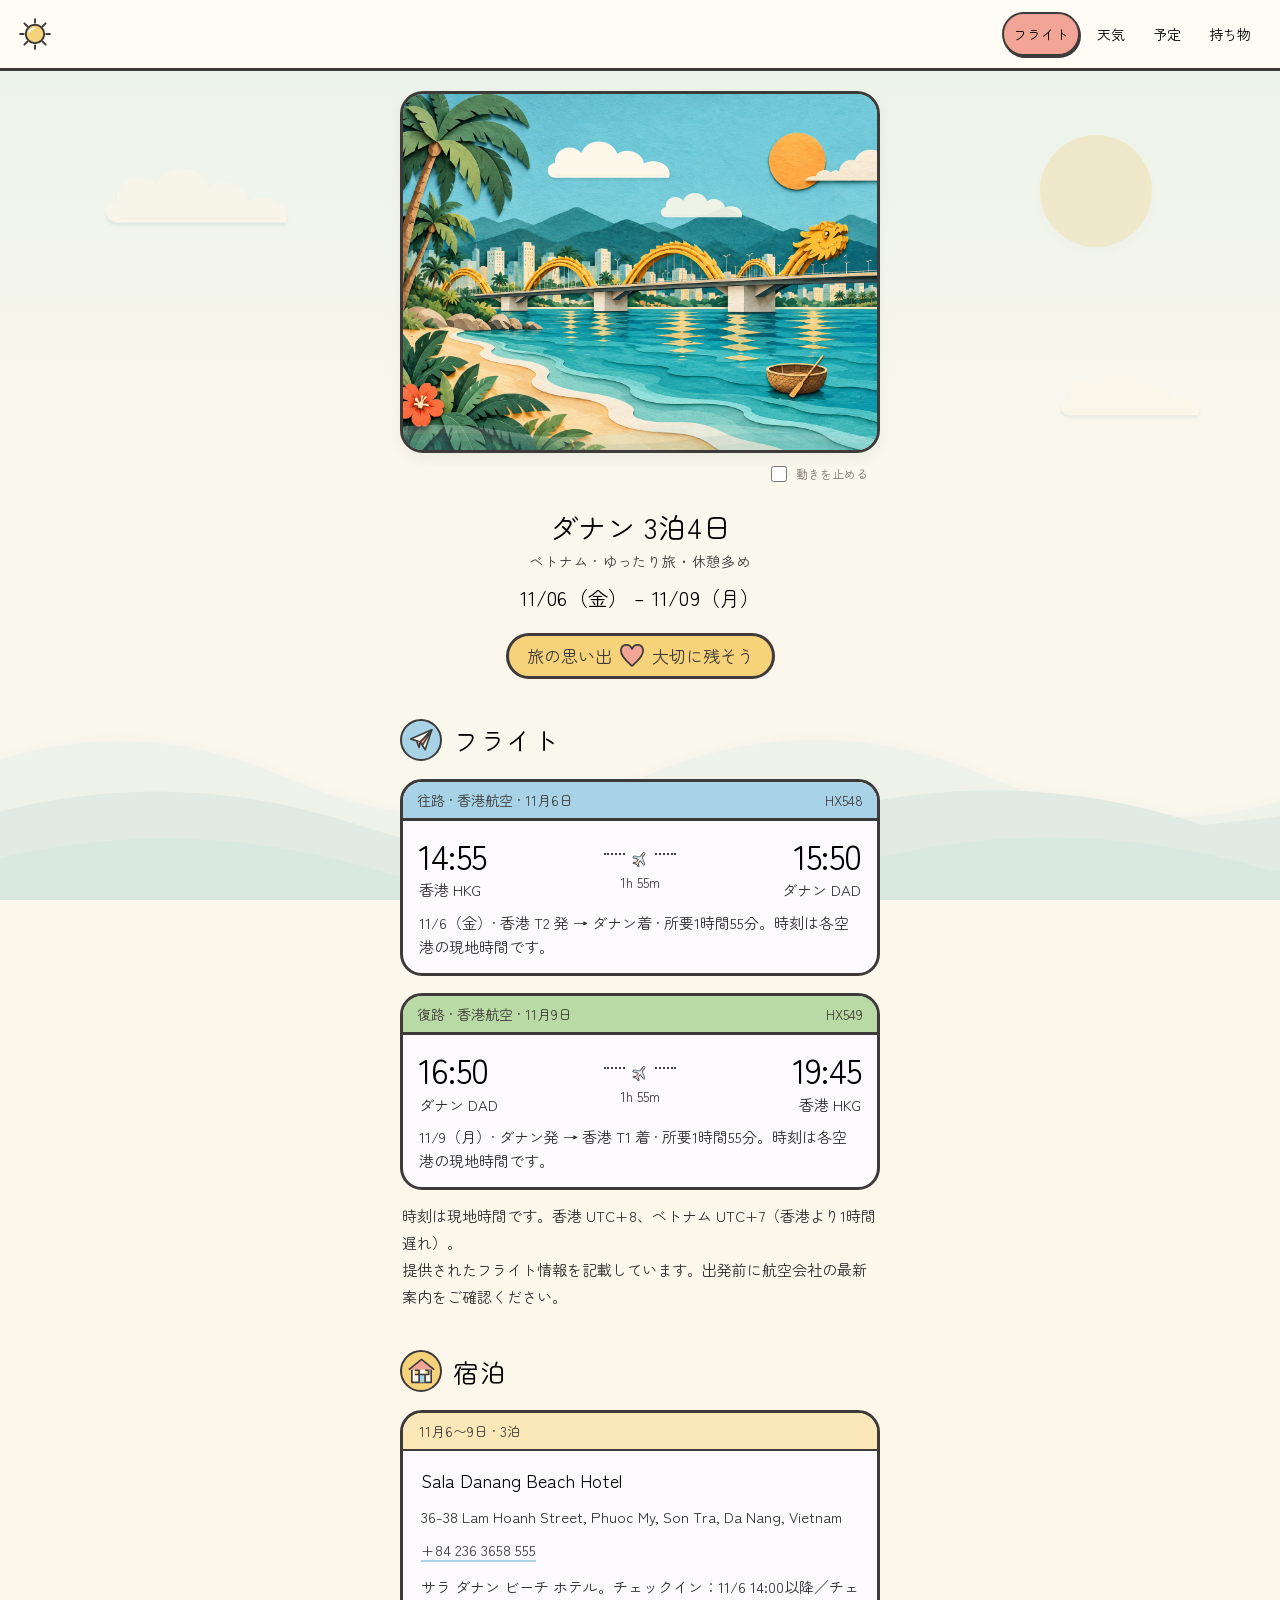
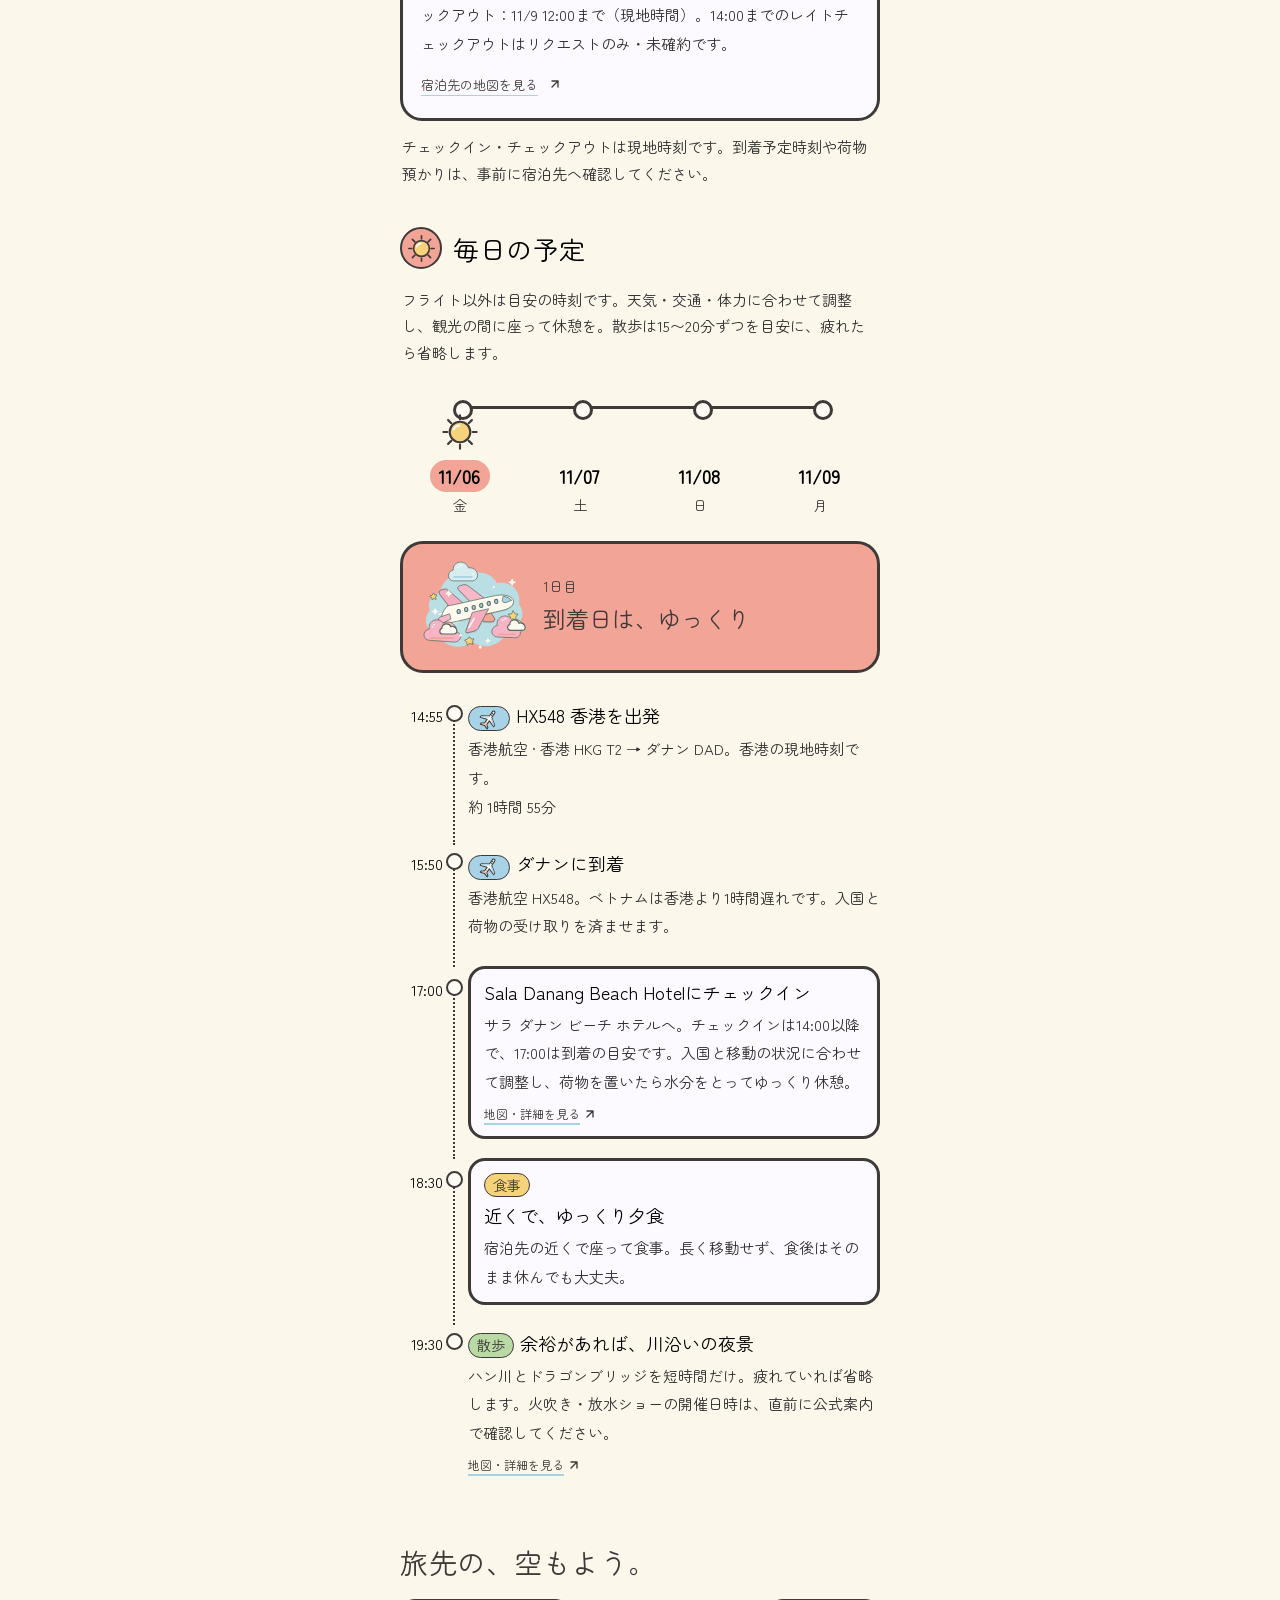
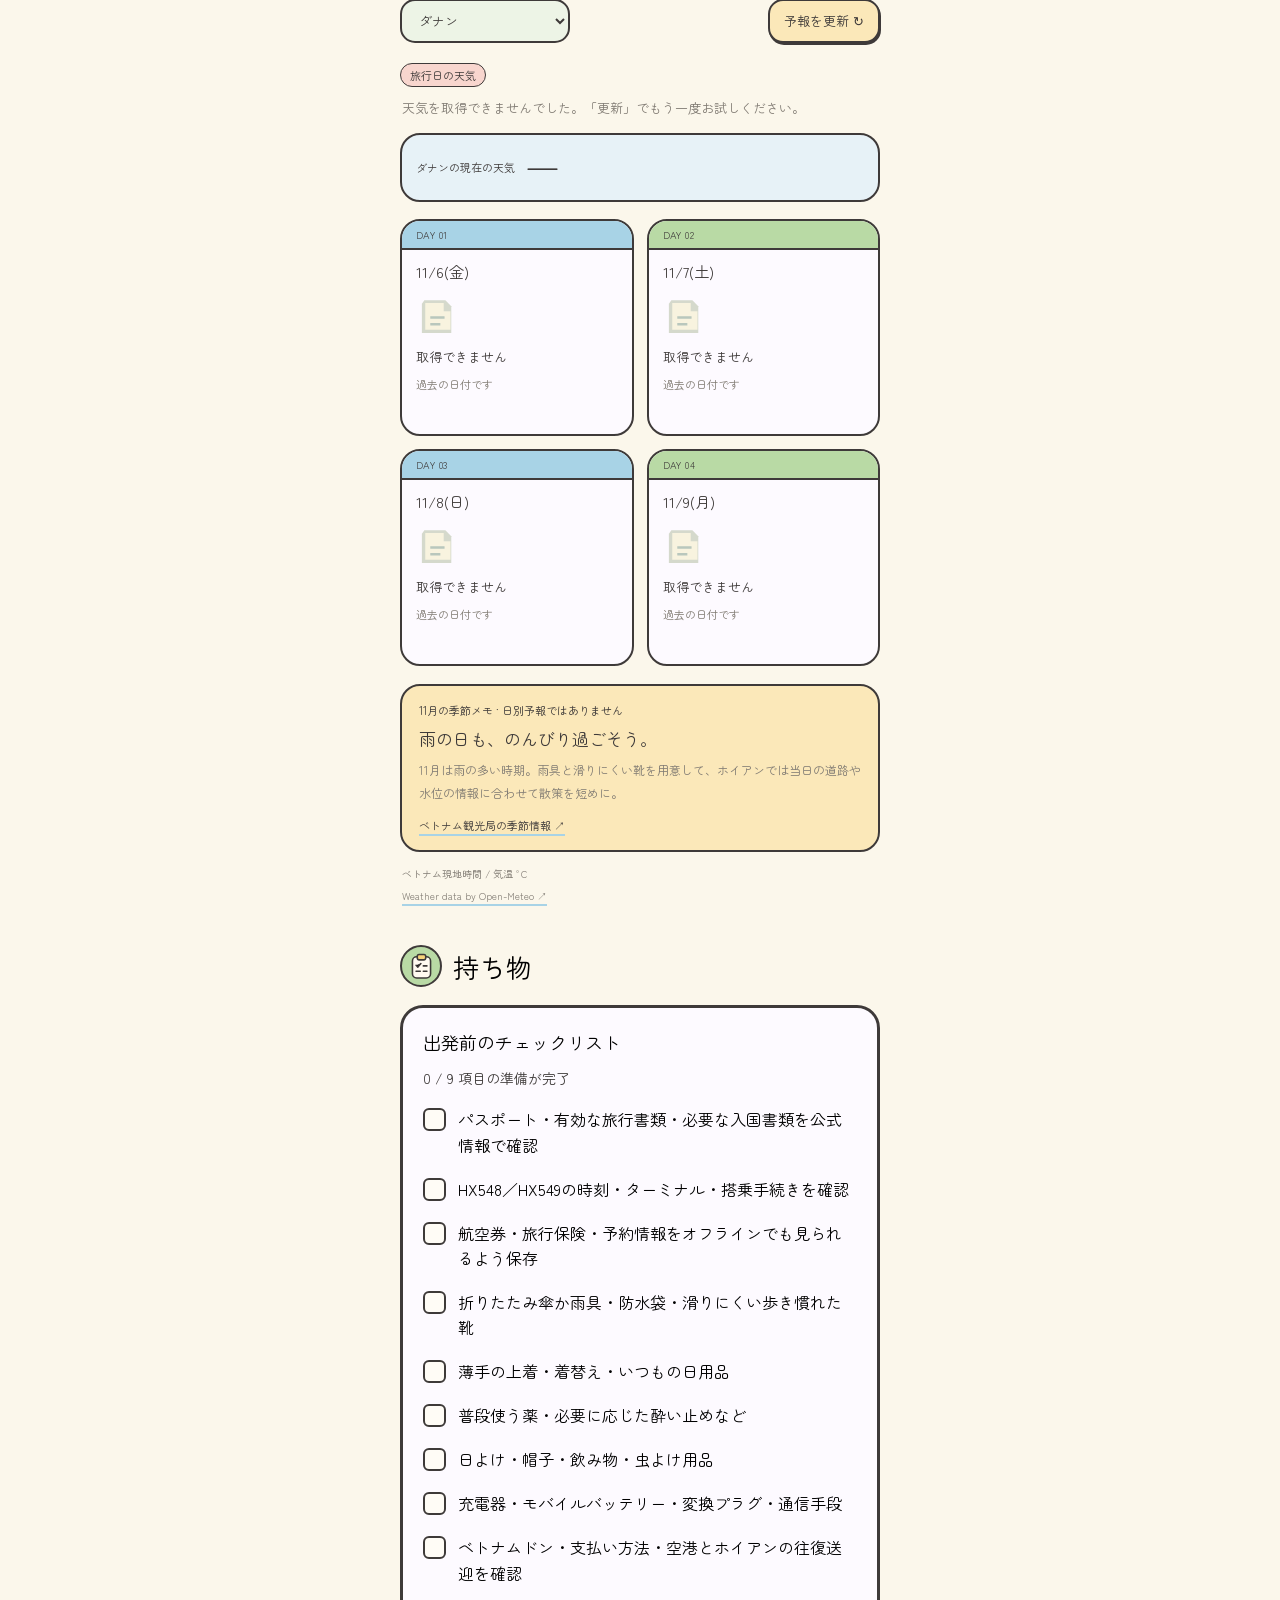
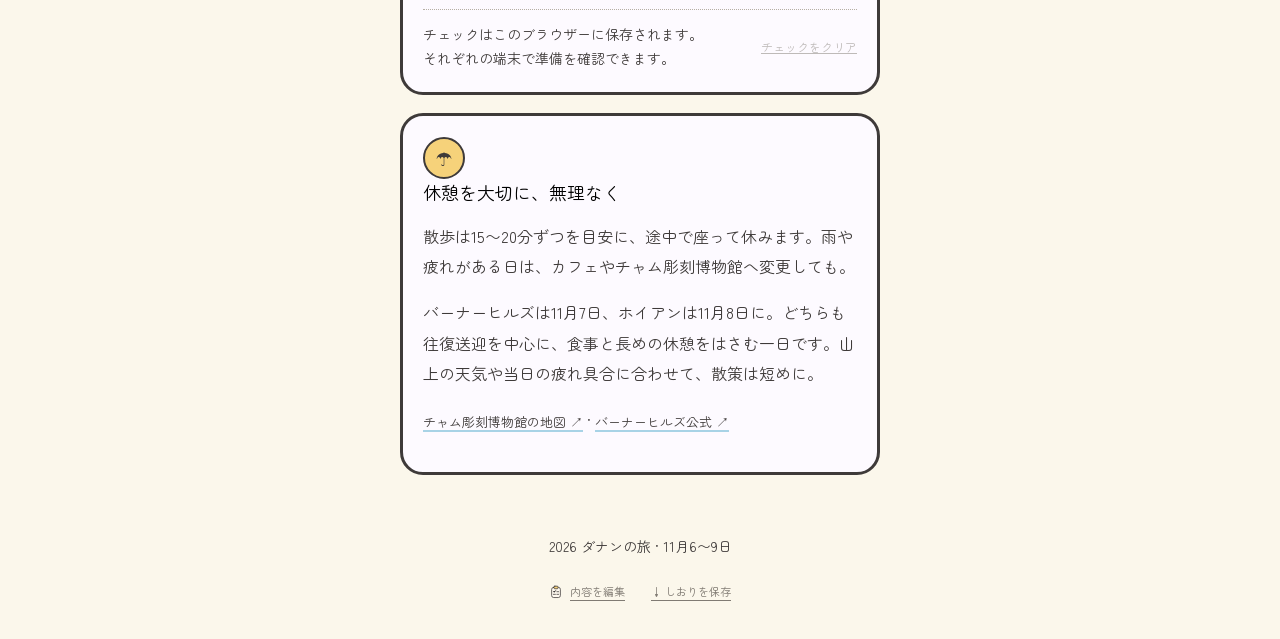
==== index.html @ ddfcc01a "Add confirmed Sala Danang hotel and check-in details" ====
<!doctype html>
<html lang="ja"><head>
  <meta charset="utf-8">
  <meta name="viewport" content="width=device-width,initial-scale=1">
  <meta name="theme-color" content="#fffcf6">
  <meta name="description" content="2026年11月6〜9日、ダナン3泊4日のゆったり旅。HX548／HX549、休憩多めのダナン観光と一日かけて楽しむホイアン。編集・保存できる日本語の旅のしおりです。">
  <title>ダナン 3泊4日｜旅のしおり</title>
  <style id="site-style">
    :root{--font-ui:"Zen Maru Gothic","Hiragino Maru Gothic ProN","Yu Gothic","Meiryo",sans-serif;--paper:#fffcf6;--ink:#3e3a39;--muted:#807b73;--coral:#F2A497;--yellow:#F6D27A;--blue:#A8D3E6;--green:#B9DAA5;--card:#fdfaff;--line:3px solid var(--ink);--radius:22px;font-family:var(--font-ui);color:var(--ink);background:var(--paper);font-size:16px;font-synthesis:none}
    *{box-sizing:border-box}html{scroll-behavior:smooth;scroll-padding-top:var(--nav-offset,87px)}body{margin:0;background:var(--paper)}button,input,textarea,select{font:inherit;color:inherit}button{cursor:pointer;min-height:44px}button:disabled{cursor:default;opacity:.5}button,a,input,textarea,select{-webkit-tap-highlight-color:transparent}button:focus-visible,a:focus-visible,input:focus-visible,textarea:focus-visible,select:focus-visible{outline:3px solid #397e97;outline-offset:4px}a{color:inherit;text-underline-offset:4px;text-decoration-color:var(--blue);text-decoration-thickness:2px}a:hover{text-decoration-color:var(--coral)}.hidden{display:none!important}.skip{position:fixed;top:-90px;left:12px;z-index:40;background:var(--yellow);padding:12px}.skip:focus{top:10px}
    .wrap{width:min(480px,calc(100% - 36px));margin-inline:auto}main{padding-bottom:0}.topbar{position:sticky;top:0;z-index:8;background:var(--paper);border-bottom:var(--line)}.nav-inner{width:calc(100% - 36px);display:flex;align-items:center;gap:12px;min-height:68px}.brand{font-size:0;display:flex;text-decoration:none;flex:0 0 32px}.brand svg{width:29px;height:35px}.nav-links{display:flex;justify-content:flex-end;gap:6px;flex:0 0 auto;margin-left:auto}.nav-links a{font-size:14px;white-space:nowrap;min-height:44px;min-width:48px;display:grid;place-items:center;padding:6px 11px;border:2px solid transparent;border-radius:24px;text-decoration:none}.nav-links a[aria-current="location"]{background:var(--coral);border-color:var(--ink);box-shadow:1px 2px 0 var(--ink)}.edit-nav{display:none}.sample-strip,.section-kicker,.trip-note,.hero-sub,.margin-note,.reminder-card{display:none}.storage-warning{font-size:12px;line-height:1.6;color:#9a503b}
    .hero{padding-top:20px;text-align:center}.hero-art{border:var(--line);border-radius:23px;overflow:hidden;line-height:0;background:var(--paper)}.hero-art svg{display:block;width:100%;height:auto}.hero-top{margin:0;display:flex;flex-direction:column;align-items:center}.hero-copy{display:flex;flex-direction:column;align-items:center;width:100%}.hero h1{font-size:clamp(25px,7.5vw,34px);line-height:1.5;font-weight:400;letter-spacing:1px;margin:13px 0 1px;order:0}.eyebrow{font-size:11px;letter-spacing:.8px;line-height:1.7;margin:0 0 7px;order:1}.hero-foot{margin:0;border:0;padding:0;order:2}.date-label{font-size:18px;line-height:1.7;letter-spacing:.2px}.date-label .pill{display:none}.countdown{display:flex;align-items:center;justify-content:center;flex-wrap:wrap;gap:4px 6px;min-height:0;width:fit-content;min-width:0;max-width:100%;margin:18px 0 0;padding:6px 18px;border:var(--line);border-radius:999px;background:var(--yellow);box-shadow:none;transform:none}.countdown span{font-size:20px;line-height:1.5}.countdown strong{font-size:32px;line-height:1.2;font-weight:400}.sun-doodle{transform-box:fill-box;transform-origin:center;animation:sunshine 6s ease-in-out infinite}.cloud-doodle{animation:cloud-drift 7s ease-in-out infinite}.cloud-doodle.second{animation-delay:-3s}
    .section{padding-top:40px;scroll-margin-top:0}.section-head{display:flex;align-items:center;gap:10px;margin-bottom:18px}.section-head h2{font-size:28px;font-weight:400;letter-spacing:.5px;display:flex;align-items:center;gap:11px;line-height:1.5;margin:0}.section-icon{width:42px;height:42px;flex-shrink:0;display:grid;place-items:center;background:var(--blue);border:2.5px solid var(--ink);border-radius:50%}.section-icon svg{width:29px;height:29px}.doodle-icon{width:26px;height:26px;display:block;color:var(--ink)}.flights{display:grid;grid-template-columns:1fr;gap:17px}.flight{border:var(--line);border-radius:22px;overflow:hidden;background:var(--card)}.flight-head{display:flex;justify-content:space-between;gap:12px;padding:9px 14px;background:var(--blue);border-bottom:var(--line);font-size:13px;line-height:1.3}.flight:nth-child(2) .flight-head{background:var(--green)}.flight-route{display:grid;grid-template-columns:1fr 72px 1fr;align-items:center;gap:8px;padding:15px 16px 9px}.flight-route>div:last-child{text-align:right}.flight-time{font-size:35px;font-weight:400;line-height:1.1;letter-spacing:-.8px;margin-bottom:5px}.airport{font-size:13px;line-height:1.5}.flight-path{position:relative;text-align:center;align-self:start;margin-top:8px}.flight-path:before{content:"";display:block;position:absolute;top:9px;left:0;width:100%;border-top:2px dotted var(--ink)}.flight-path span{position:relative;display:inline-block;background:var(--card);padding-inline:5px;font-family:var(--font-ui);font-size:16px;line-height:18px}.flight-duration{font-size:10px;color:var(--muted);display:block;margin-top:4px}.flight-note{font-size:12px;line-height:1.6;color:var(--muted);margin:0;padding:0 16px 14px}.transport-note{font-size:11px;color:var(--muted);line-height:1.8;margin:12px 2px 0}
    .hotel-grid{display:grid;grid-template-columns:1fr;gap:18px}.hotel-card{border:var(--line);border-radius:22px;overflow:hidden;background:var(--card)}.hotel-head{padding:8px 16px;background:#fbe8b9;border-bottom:2px solid var(--ink);font-size:13px}.hotel-card:nth-child(2) .hotel-head{background:#f8d6ce}.hotel-head span:last-child{display:none}.hotel-body{padding:16px 18px 18px}.hotel-body h3{font-size:20px;font-weight:400;line-height:1.5;margin:0 0 9px}.hotel-address{font-size:13px;line-height:1.8;margin:0 0 4px}.hotel-phone{font-size:13px;line-height:1.8}.hotel-route{font-size:12px;line-height:1.6;color:var(--muted);margin:10px 0}.hotel-body .button{background:transparent;border:0;box-shadow:none;padding:0;min-height:32px;text-decoration:underline;text-underline-offset:5px;text-decoration-color:var(--blue);font-size:13px;justify-content:start}
    .venue-card{border:var(--line);border-radius:22px;background:#edf4e6;padding:17px 19px;display:block;margin-bottom:18px}.pill{display:inline-block;font-size:12px;line-height:1.5}.venue-card .pill{color:#5c6f4c}.venue-card h3{font-weight:400;font-size:23px;line-height:1.4;margin:6px 0}.venue-card p{font-size:13px;line-height:1.7;margin:0 0 5px}.venue-card small{font-size:11px;line-height:1.7;color:var(--muted)}.venue-card .button{display:inline-block;background:none;border:0;box-shadow:none;padding:0;min-height:32px;font-size:13px;line-height:2;margin-top:6px;text-decoration:underline;text-decoration-color:var(--blue)}
    .days{display:flex;gap:0;padding:15px 0 19px;overflow-x:auto;scrollbar-width:thin;margin-bottom:2px}.day-tab{position:relative;isolation:isolate;min-width:72px;flex:1;background:none;border:0;padding:60px 3px 4px;text-align:center;white-space:nowrap}.day-tab:before{content:"";position:absolute;left:0;top:9px;width:100%;border-top:3px solid var(--ink);z-index:-1}.day-tab:first-child:before{left:50%;width:50%}.day-tab:last-child:before{width:50%}.day-tab:after{content:"";position:absolute;left:calc(50% - 7px);top:3px;width:14px;height:14px;background:var(--paper);border:3px solid var(--ink);border-radius:50%}.day-tab strong{font-size:15px;font-weight:400;padding:3px 9px;border-radius:20px;display:inline-block}.day-tab small{display:block;color:var(--muted);font-size:12px;margin-top:3px}.day-tab[aria-selected="true"] strong{background:var(--coral)}.day-tab[aria-selected="true"]:after{background:var(--paper)}.day-mascot{position:absolute;top:17px;left:calc(50% - 19px);width:38px;height:38px;display:none;z-index:1;transform-origin:50% 0}.day-mascot .doodle-icon{width:100%;height:100%}.day-tab[aria-selected="true"] .day-mascot{display:block;animation:little-sway 3.5s ease-in-out infinite}.day-layout{display:block}.day-summary{display:flex;align-items:center;gap:13px;padding:16px 17px;border:var(--line);border-radius:23px;margin-bottom:23px}.summary-icon{flex-shrink:0;width:58px;height:58px;border:2.5px solid var(--ink);border-radius:15px;display:grid;place-items:center;background:var(--card)}.summary-icon .doodle-icon{width:39px;height:39px}.day-summary small{font-size:12px;color:var(--muted)}.day-summary h3{font-size:18px;font-weight:400;line-height:1.5;margin:3px 0}.day-summary p{font-size:12px;line-height:1.6;margin:0;color:#736d62}.timeline{list-style:none;margin:0;padding:0}.stop{display:grid;grid-template-columns:43px 1fr;gap:15px;position:relative;padding-bottom:19px}.stop:before{content:"";position:absolute;left:53px;top:17px;bottom:-1px;border-left:2.5px dotted var(--ink)}.stop:last-child:before{display:none}.stop time{font-size:12px;text-align:right;padding-top:13px;line-height:1.4}.stop-body{position:relative;margin-left:10px}.stop-body:before{content:"";position:absolute;width:13px;height:13px;left:-22px;top:13px;background:var(--paper);border:2.5px solid var(--ink);border-radius:50%}.stop-card{padding:11px 13px;background:var(--card);border:var(--line);border-radius:17px}.stop-card h4{font-size:16px;font-weight:400;line-height:1.5;margin:6px 0 0}.stop-card p{font-size:12px;line-height:1.7;color:var(--muted);margin:6px 0 0}.stop-card a{font-size:12px;line-height:1.8;display:inline-block;margin-top:7px}.tag-label{font-size:11px;line-height:1.3;border:1.5px solid var(--ink);border-radius:20px;padding:2px 8px;background:var(--green);display:inline-block}.tag-label.train{background:var(--blue)}.tag-label.food{background:var(--yellow)}.tag-label.plan{background:var(--coral)}.stop.transport .stop-card{border:0;padding:6px 0;background:transparent}.stop.transport .stop-card h4{font-size:15px;margin-left:6px;display:inline;line-height:1.9}.stop.transport .stop-card p{margin-top:4px}.stop.transport time{padding-top:9px}.stop.transport .stop-body:before{top:9px}
    .prepare-grid{display:block}.paper-card{border:var(--line);border-radius:23px;background:var(--card);padding:21px 20px;box-shadow:none}.paper-card h3{font-size:18px;font-weight:400;margin:0 0 13px}.check-progress{font-size:12px;color:var(--muted);margin:0 0 10px}.checklist{padding:0;margin:0;list-style:none}.check-label{display:flex;align-items:start;gap:12px;font-size:15px;line-height:1.6;padding:9px 0;min-height:44px;cursor:pointer}.check-label input{appearance:none;flex-shrink:0;width:23px;height:23px;background:var(--paper);border:2.5px solid var(--ink);border-radius:6px;display:grid;place-items:center;margin:1px 0 0;cursor:pointer}.check-label input:checked{background:var(--green)}.check-label input:checked:after{content:"";width:7px;height:12px;border:solid var(--ink);border-width:0 2.5px 2.5px 0;transform:translateY(-1px) rotate(45deg)}.check-label input:checked+span{color:var(--muted);text-decoration:line-through}.check-bottom{border-top:1.5px dotted #b6afa4;padding-top:13px;margin-top:14px;display:flex;align-items:center;justify-content:space-between;gap:10px}.check-bottom small{font-size:11px;line-height:1.7;color:var(--muted)}.text-button{background:none;border:0;padding:0;font-size:12px;min-height:36px;text-decoration:underline;color:var(--muted)}
    .share-card{display:none}.button{display:inline-flex;align-items:center;justify-content:center;gap:7px;min-height:44px;padding:9px 15px;border:2px solid var(--ink);border-radius:13px;background:var(--paper);font-weight:400;box-shadow:1px 2px 0 var(--ink);text-decoration:none}.button.primary{background:var(--yellow)}.button.small{font-size:13px}.button.quiet{box-shadow:none}.footer{padding:30px 0;margin-top:30px;display:flex;align-items:center;justify-content:center;flex-wrap:wrap;gap:10px;color:var(--muted);font-size:11px;line-height:1.7}.footer>span{flex-basis:100%;text-align:center;margin-bottom:6px}.footer>a{display:none}.footer .button{font-size:11px;border:0;box-shadow:none;padding:0 8px;min-height:34px;background:transparent;text-decoration:underline;text-underline-offset:4px;color:var(--muted)}.footer .edit-nav{display:inline-flex}.icon-definitions{position:absolute;width:0;height:0;overflow:hidden}
        dialog{border:var(--line);border-radius:24px;background:var(--paper);padding:0;width:min(720px,calc(100% - 26px));max-height:90dvh;box-shadow:6px 7px 0 var(--ink)}dialog::backdrop{background:#3e3a3966}.dialog-head{padding:24px 26px 17px;border-bottom:1.5px dashed #b3aa9b;display:flex;align-items:start;gap:15px}.dialog-head h2{font-size:24px;margin:0 0 8px}.dialog-head p{font-size:13px;line-height:1.7;margin:0;color:var(--muted)}.close-button{margin-left:auto;border:2px solid var(--ink);border-radius:50%;background:var(--paper);width:40px;min-width:40px;height:40px;min-height:40px;font-size:23px}.editor-body{padding:22px 26px;overflow-y:auto}.editor-row{display:grid;grid-template-columns:1fr 1fr;gap:15px}.field{margin-bottom:18px}.field label,.field-label{display:block;font-weight:700;font-size:13px;margin-bottom:8px}.field input,.field textarea,.field select{display:block;width:100%;border:1.5px solid var(--ink);border-radius:10px;padding:11px 12px;background:#fffdf8;min-height:44px}.field textarea{resize:vertical;font-size:13px;line-height:1.7}.field small{display:block;color:var(--muted);font-size:11px;line-height:1.7;margin-top:7px}.editor-body details{border-top:1.5px dashed #b3aa9b;padding-top:16px;margin-top:15px}.editor-body summary{font-weight:700;cursor:pointer;min-height:40px;font-size:14px}.day-edit-tools{display:flex;gap:8px;align-items:center;margin-bottom:14px}.day-edit-tools select{flex:1;min-width:0;border:1.5px solid var(--ink);border-radius:10px;padding:10px;background:#fffdf8;min-height:44px}.dialog-actions{padding:18px 26px;border-top:1.5px dashed #b3aa9b;display:flex;justify-content:space-between;gap:15px;background:var(--paper);position:sticky;bottom:0}.editor-error{color:#9c2c23;font-size:13px;margin:0 0 14px;line-height:1.6}.toast{position:fixed;bottom:24px;left:50%;transform:translateX(-50%);max-width:calc(100% - 30px);width:max-content;background:var(--ink);color:var(--paper);padding:13px 20px;border-radius:14px;font-size:13px;line-height:1.5;z-index:20;box-shadow:0 3px 14px #0002}.storage-warning{font-size:12px;color:#8c3e22;padding:8px 0;line-height:1.6}.hidden{display:none!important}@keyframes arrive{from{opacity:0;transform:translateY(6px)}to{opacity:1;transform:translateY(0)}}

    @keyframes sunshine{50%{transform:rotate(9deg)}}@keyframes cloud-drift{50%{transform:translateX(7px)}}@keyframes little-sway{0%,100%{transform:rotate(-4deg)}50%{transform:rotate(5deg)}}
    @media(max-width:380px){.wrap{width:calc(100% - 28px)}.nav-inner{width:calc(100% - 28px);gap:8px;min-height:64px}.nav-links{margin-left:auto;gap:2px}.nav-links a{min-width:43px;font-size:13px;padding-inline:8px}.section-head h2{font-size:26px}.date-label{font-size:16px;letter-spacing:0}.flight-route{grid-template-columns:1fr 61px 1fr;padding-inline:14px}.flight-time{font-size:31px}.airport{font-size:12px}.hero h1{letter-spacing:.2px}.eyebrow{font-size:10px}.day-tab{min-width:62px}.day-tab strong{font-size:13px;padding-inline:5px}.day-summary{gap:10px;padding:13px}.summary-icon{width:48px;height:48px}.day-summary h3{font-size:16px}.hotel-body{padding-inline:15px}.hotel-body h3{font-size:19px}.check-label{font-size:14px}.paper-card{padding:19px 17px}.stop{grid-template-columns:38px 1fr;gap:13px}.stop:before{left:46px}.stop-body:before{left:-20px}.stop time{font-size:11px}.stop-card{padding-inline:11px}.editor-row{grid-template-columns:1fr}.dialog-head,.editor-body{padding:19px}.dialog-actions{padding:15px 19px;gap:10px}.dialog-actions .button{font-size:12px}.day-edit-tools{gap:6px}.day-edit-tools .button{padding-inline:8px;font-size:11px}}
    @media(prefers-reduced-motion:reduce){html{scroll-behavior:auto}*,*:before,*:after{animation:none!important;transition:none!important}}
    @media print{.topbar,.skip,.footer,.check-bottom,dialog,.toast,.sample-strip,.margin-note,.share-card,.reminder-card,.section-kicker{display:none!important}.wrap{width:100%;max-width:480px}.hero{padding-top:0}.hero-art{max-height:none}.section{padding-top:22px}.flight,.hotel-card,.paper-card,.stop-card{break-inside:avoid}.paper-card{box-shadow:none}}

    /* Reference typography: one rounded face, regular weight, readable notes. */
    html,body,button,input,select,textarea,h1,h2,h3,h4,h5,h6,p,span,strong,small,time,label,a,summary{font-family:var(--font-ui);font-weight:400}
    .day-tab strong{font-size:18px;letter-spacing:.3px}.day-tab small{font-size:14px;line-height:1.5}
    .day-summary small{font-size:14px}.day-summary h3{font-size:18px;font-weight:400;line-height:1.4}.day-summary p{font-size:14px;line-height:1.5}
    .stop time{font-size:13px;line-height:1.4}.stop-card h4{font-size:17px;line-height:1.4}.stop-card p{font-size:14px;line-height:1.5}
    .stop.transport .stop-card h4{font-size:16px;line-height:1.5}.tag-label{font-size:12px}.hotel-address,.hotel-phone{font-size:15px}.hotel-route,.flight-note{font-size:14px}
    .days{position:relative;min-height:118px}.day-tab:last-of-type:before{width:50%}.day-tab strong{margin-top:3px}
    .day-mascot{display:none!important}.date-marker{position:absolute;left:0;top:31px;width:38px;height:38px;pointer-events:none;z-index:2;will-change:transform}
    .marker-ball{display:block;width:38px;height:38px;transform-origin:50% 85%}.marker-ball .doodle-icon{width:100%;height:100%;transform-origin:center}
    .brand svg{width:34px;height:34px}.brand:hover svg{animation:header-sun-turn .65s ease-in-out}
    .sun-doodle{animation:none}.hero-sun{transform-box:fill-box;transform-origin:center;animation:hero-sun-sway 6s ease-in-out infinite}
    .cloud-doodle{animation:hero-cloud-float 6s ease-in-out infinite}.cloud-doodle.second{animation-delay:-2s;animation-duration:7.5s}.cloud-doodle.third{animation-delay:-4s;animation-duration:6.8s}
    @keyframes hero-cloud-float{0%,100%{transform:translateX(-8px)}50%{transform:translateX(10px)}}
    @keyframes hero-sun-sway{0%,100%{transform:rotate(-7deg) translateY(0)}50%{transform:rotate(9deg) translateY(-3px)}}
    @keyframes hero-football-rock{0%,100%{transform:rotate(-9deg)}50%{transform:rotate(9deg)}}
    @keyframes hero-football-hop{0%,65%,100%{transform:translateY(0) rotate(-6deg)}32%{transform:translateY(-7px) rotate(9deg)}}
    @keyframes header-sun-turn{50%{transform:translateY(-3px) rotate(24deg)}}
    @media(max-width:380px){.day-tab strong{font-size:17px;letter-spacing:0;padding-inline:5px}.day-tab small{font-size:14px}.day-summary h3{font-size:18px}.day-summary p{font-size:14px}.day-summary small{font-size:14px}.stop time{font-size:13px}.stop-card h4{font-size:17px}}

    .filter-empty{border:2px dashed #b4ad9e;border-radius:17px;padding:17px 18px;list-style:none;background:#f8f5ed;font-size:14px;line-height:1.6;color:var(--muted)}.filter-empty p{margin:0 0 7px}.filter-empty .text-button{color:var(--ink);font-size:13px}
    .screen-reader-only{position:absolute;width:1px;height:1px;padding:0;margin:-1px;overflow:hidden;clip:rect(0,0,0,0);white-space:nowrap;border:0}
    .stop-card h4:first-child{margin-top:0}
    .tag-label.other{background:#e7dfec}
    .flight-tag{display:inline-flex;align-items:center;justify-content:center;vertical-align:middle;width:42px;height:25px;padding:0;line-height:0}
    .flight-tag .doodle-icon{width:22px;height:22px}.stop-card .stop-duration{font-size:14px;line-height:1.5;color:var(--muted);margin-top:4px}

    /* A little animated travel sticker, with independent sky, cloud and airplane layers. */
    .day-summary.illustrated-summary{display:grid;grid-template-columns:108px minmax(0,1fr);gap:16px;min-height:132px;padding:12px 16px;isolation:isolate;overflow:hidden}
    .summary-copy{min-width:0}.illustrated-summary .summary-copy{position:relative;z-index:1}.illustrated-summary .summary-copy h3{text-wrap:balance}
    .summary-scene-button{display:block;position:relative;width:108px;height:100px;min-height:0;padding:0;border:0;background:none;cursor:pointer;touch-action:manipulation;border-radius:30px;-webkit-tap-highlight-color:transparent}
    .summary-scene-button:focus-visible{outline:3px dashed var(--ink);outline-offset:2px}
    .summary-scene{display:block;width:100%;height:100%;overflow:visible;pointer-events:none}
    .scene-sky{transform-box:fill-box;transform-origin:center;animation:scene-sky-breathe 7s ease-in-out infinite;transition:fill .2s}
    .summary-scene-button:hover .scene-sky{fill:#a7d6df}
    .scene-plane-launch,.scene-plane-bob,.scene-cloud,.scene-sparkle,.scene-star{transform-box:fill-box;transform-origin:center}
    .scene-plane-bob{animation:scene-plane-float 4.2s ease-in-out infinite}
    .scene-cloud{animation:scene-cloud-float 6s ease-in-out infinite}.scene-cloud-top{animation-duration:7s;animation-delay:-2s}.scene-cloud-right{animation-duration:6.8s;animation-delay:-3.5s}
    .scene-sparkle{animation:scene-twinkle 2.8s ease-in-out infinite;animation-delay:var(--twinkle-delay,0s)}
    .scene-star{animation:scene-star-dance 3.8s ease-in-out infinite;animation-delay:var(--twinkle-delay,0s)}
    .scene-contrails{animation:scene-slipstream 1.8s ease-out infinite}
    @keyframes scene-plane-float{0%,100%{transform:translate(-4px,4px) rotate(-2deg)}50%{transform:translate(5px,-6px) rotate(2deg)}}
    @keyframes scene-cloud-float{0%,100%{transform:translate(-4px,2px)}50%{transform:translate(5px,-2px)}}
    @keyframes scene-twinkle{0%,100%{opacity:.4;transform:scale(.65) rotate(-8deg)}45%{opacity:1;transform:scale(1.2) rotate(8deg)}75%{opacity:.65;transform:scale(.85)}}
    @keyframes scene-star-dance{0%,100%{transform:scale(.9) rotate(-9deg)}50%{transform:scale(1.12) rotate(12deg)}}
    @keyframes scene-sky-breathe{0%,100%{transform:scale(.98)}50%{transform:scale(1.025)}}
    @keyframes scene-slipstream{0%{opacity:0;transform:translate(8px,-2px)}25%{opacity:1}100%{opacity:0;transform:translate(-9px,3px)}}
    @media(max-width:420px){.day-summary.illustrated-summary{grid-template-columns:96px minmax(0,1fr);gap:12px;padding:10px 14px;min-height:120px}.summary-scene-button{width:96px;height:94px}}
    @media(max-width:360px){.day-summary.illustrated-summary{grid-template-columns:82px minmax(0,1fr);min-height:116px;gap:10px;padding:10px 12px}.summary-scene-button{width:82px;height:82px}}
    @media(prefers-reduced-motion:reduce){.summary-scene *{animation:none!important;transition:none!important}}
    .return-plane-bob{animation:return-approach 5s ease-in-out infinite}.return-wave{animation:return-harbour-wave 4.5s ease-in-out infinite}.return-wave.second{animation-delay:-2s}
    @keyframes return-approach{0%,100%{transform:translate(-5px,-5px) rotate(-2deg)}50%{transform:translate(6px,3px) rotate(2deg)}}
    @keyframes return-harbour-wave{0%,100%{transform:translateX(-4px);opacity:.65}50%{transform:translateX(5px);opacity:1}}
    @media(prefers-reduced-motion:reduce){.summary-scene *{animation:none!important;transition:none!important}}
    /* Complete Google Fonts Zen Maru Gothic, embedded for consistent typography offline and after edits. */
    *,*::before,*::after{font-family:var(--font-ui)!important}
    input::placeholder,textarea::placeholder,input::-webkit-datetime-edit{font-family:var(--font-ui)!important}
    .countdown strong{font-synthesis:weight}
    .flight-path .doodle-icon{width:18px;height:18px}.flight-path span{vertical-align:middle}
    .button-icon{display:inline-block;width:16px;height:16px;flex-shrink:0;vertical-align:middle}
    .footer .button-icon{width:14px;height:14px}.external-link-icon{display:inline-block;width:12px;height:12px;margin-left:4px;vertical-align:-1px}
    .tick-icon{display:inline-block;width:7px;height:12px;border:solid currentColor;border-width:0 2px 2px 0;transform:translateY(-1px) rotate(45deg);margin-left:4px;flex-shrink:0}
    .countdown strong>.doodle-icon{width:28px;height:28px}
    .editor-tabs{display:flex;gap:8px;margin:0 0 22px;border-bottom:1.5px dashed #b3aa9b;padding-bottom:14px}
    .editor-tabs button{flex:1;min-height:44px;padding:8px 12px;border:2px solid var(--ink);border-radius:16px;background:var(--paper);font-size:14px}
    .editor-tabs button[aria-selected="true"]{background:var(--coral);box-shadow:1px 2px 0 var(--ink)}
    .appearance-intro{font-size:13px;line-height:1.7;color:var(--muted);margin:0 0 16px}
    .style-scope{font-size:12px;line-height:1.6;color:var(--muted);margin:7px 0 0}
    .style-preview-card{padding:16px;border:2px dashed #b7ad9d;border-radius:16px;background:var(--card);margin-bottom:20px}
    .style-preview-label{font-size:11px;color:var(--muted);display:block;margin-bottom:9px}
    .style-preview{min-height:58px;display:flex;align-items:center;overflow-wrap:anywhere;line-height:1.5}
    .style-controls{display:grid;grid-template-columns:minmax(0,1fr) minmax(0,1fr);gap:0 20px}
    .style-size-controls{display:flex;align-items:center;gap:12px}.style-size-controls input[type=range]{flex:1;min-width:0;padding:0;border:0;background:none;accent-color:var(--coral)}
    .style-size-controls input[type=number]{width:78px;flex:0 0 78px}
    .style-color-controls{display:flex;align-items:center;gap:10px}.style-color-controls input[type=color]{width:54px;flex:0 0 54px;padding:4px;cursor:pointer}
    .style-color-controls input[type=text]{min-width:0;flex:1;letter-spacing:.6px}
    .style-palette{display:flex;gap:7px;flex-wrap:wrap;margin-top:10px}.style-swatch{width:34px;min-width:34px;height:34px;min-height:34px;border:2px solid var(--ink);border-radius:50%;background:var(--swatch);padding:0}
    .style-swatch[aria-pressed="true"]{outline:2px solid var(--ink);outline-offset:2px}
    .style-bold-label{display:flex!important;align-items:center;gap:10px;cursor:pointer;min-height:44px;margin:0!important;font-size:14px!important;font-weight:400!important}
    .style-bold-label input{appearance:auto!important;width:22px!important;min-height:22px!important;height:22px;padding:0;accent-color:var(--green);margin:0}
    .style-reset-actions{display:flex;flex-wrap:wrap;gap:10px;margin-top:8px}.style-reset-actions button{font-size:12px}
    .style-save-note{font-size:12px;line-height:1.7;color:var(--muted);border-top:1.5px dashed #b3aa9b;padding-top:15px;margin:18px 0 0}
    .day-summary.illustrated-summary{min-height:var(--summary-style-min-height,132px)}
    @media(max-width:420px){.day-summary.illustrated-summary{min-height:var(--summary-style-min-height,120px)}}
    @media(max-width:360px){.day-summary.illustrated-summary{min-height:var(--summary-style-min-height,116px)}}
    @media(max-width:540px){.style-controls{grid-template-columns:1fr}.editor-tabs{gap:7px}.editor-tabs button{font-size:13px;padding-inline:9px}}
    .hero-art[role="button"]{cursor:pointer;touch-action:manipulation;-webkit-tap-highlight-color:transparent}
    .hero-art[role="button"]:focus-visible{outline:3px solid var(--ink);outline-offset:6px}
    .scene-motion{transform-box:fill-box;transform-origin:center}.lanterns{transform-origin:center top}
    .cable-car{animation:cable-glide 6s ease-in-out infinite alternate}.lanterns{animation:lantern-sway 5s ease-in-out infinite alternate}
    @keyframes cable-glide{from{transform:translate(-4px,1px)}to{transform:translate(4px,-1px)}}
    @keyframes lantern-sway{from{transform:rotate(-2deg)}to{transform:rotate(2deg)}}
    .prepare-grid .reminder-card{display:block;margin-top:18px}.reminder-card a{font-size:13px;line-height:1.8;text-underline-offset:3px}
    .itinerary-guidance{margin:0 2px 16px}
    @media(prefers-reduced-motion:reduce){.hero-art *,.scene-motion{animation:none!important;transition:none!important}}
      .hero h1{font-size:29px;letter-spacing:0;line-height:1.6}.day-summary h3{line-height:1.6;letter-spacing:0}.stop-card p,.hotel-address,.hotel-route,.reminder-card p{line-height:1.9}.hero-sub{line-height:1.9}.nav-links a{padding-inline:9px}.coast-sun{transform-box:fill-box;transform-origin:center;animation:coastal-sun 7s ease-in-out infinite alternate}@keyframes coastal-sun{from{transform:translateY(0)}to{transform:translateY(-4px)}}@media(prefers-reduced-motion:reduce){.coast-sun{animation:none!important}}


body{isolation:isolate;background:#fbf7eb}.paper-backdrop{position:fixed;inset:0;pointer-events:none;z-index:-1;overflow:hidden;background:linear-gradient(180deg,#e9f2e9 0%,#faf7ed 48%,#faf7ed 100%)}.paper-backdrop .backdrop-sun{position:absolute;right:10%;top:15%;width:112px;aspect-ratio:1;background:#eed89e;border-radius:50%;opacity:.42;box-shadow:0 5px 9px #718a6f13;animation:paper-sun 14s ease-in-out infinite}.paper-backdrop .paper-cloud{width:190px!important;opacity:.55;top:18%;left:8%}.paper-backdrop .paper-cloud.two{top:41%;left:auto;right:6%;width:145px!important;animation-delay:-8s}.paper-backdrop .background-waves{position:absolute;bottom:-80px;left:-5%;width:110%;height:31vh;min-height:180px;opacity:.23;filter:drop-shadow(0 -5px 5px #426d6011);animation:paper-background-tide 15s ease-in-out infinite alternate}.paper-hero{position:relative;isolation:isolate;background:#97d2d1;box-shadow:0 6px 12px #466e5b12}.paper-cover{display:block;width:100%;height:auto}.paper-cloud{display:block;position:absolute;pointer-events:none;width:27%!important;height:auto!important;left:30%;top:12%;animation:paper-cloud-drift 13s ease-in-out infinite alternate;transform-origin:center;transform-box:fill-box}.paper-hero .paper-cloud.two{width:18%!important;left:54%;top:27%;opacity:.9;animation-duration:18s;animation-delay:-7s}.paper-waves{position:absolute;pointer-events:none;bottom:-4%;left:-8%;width:116%!important;height:13%!important;opacity:.3;filter:drop-shadow(0 -3px 3px #205c6720);animation:paper-hero-tide 9s ease-in-out infinite alternate;transform-origin:center;transform-box:fill-box}.summary-scene [stroke="#3e3a39"]{stroke:#586b5c;stroke-width:1.6}.summary-scene .scene-motion{filter:drop-shadow(0 2px 1px #304f461f)}.itinerary-guidance{font-size:13px;line-height:1.75;color:#617268}.flight-time{font-variant-numeric:tabular-nums}
@keyframes paper-cloud-drift{from{translate:-7px 0}to{translate:10px 2px}}@keyframes paper-hero-tide{from{translate:-6px 2px;rotate:-.7deg}to{translate:6px -2px;rotate:.7deg}}@keyframes paper-background-tide{from{translate:-12px 7px;rotate:-1deg}to{translate:12px -7px;rotate:1deg}}@keyframes paper-sun{50%{translate:0 -5px;scale:1.02}}
@media(max-width:640px){.paper-backdrop .paper-cloud,.paper-backdrop .backdrop-sun{opacity:.18}.paper-backdrop .background-waves{opacity:.11;bottom:-105px}.paper-hero{box-shadow:0 5px 10px #466e5b12}}
@media(prefers-reduced-motion:reduce){.paper-cloud,.paper-waves,.paper-backdrop *{animation:none!important;transition:none!important}}
@media print{.paper-backdrop{display:none!important}.paper-cloud,.paper-waves{display:none!important}}

.cover-motion-bar{display:flex;justify-content:flex-end;padding:5px 12px 0;font-size:12px;color:var(--muted)}.cover-motion-bar label{display:flex;align-items:center;gap:6px;min-height:32px;cursor:pointer}.cover-motion-bar input{accent-color:#327d78;width:16px;height:16px}.motion-paused .paper-cloud,.motion-paused .paper-waves,.motion-paused .paper-backdrop *{animation-play-state:paused!important}@keyframes paper-cloud-drift{from{translate:-18px 0}to{translate:25px 3px}}@keyframes paper-hero-tide{from{translate:-16px 3px;rotate:-1deg}to{translate:16px -3px;rotate:1deg}}
</style><style id="appearance-overrides"></style>


<style id="font-face">@font-face{font-family:'Zen Maru Gothic';src:url([data-uri]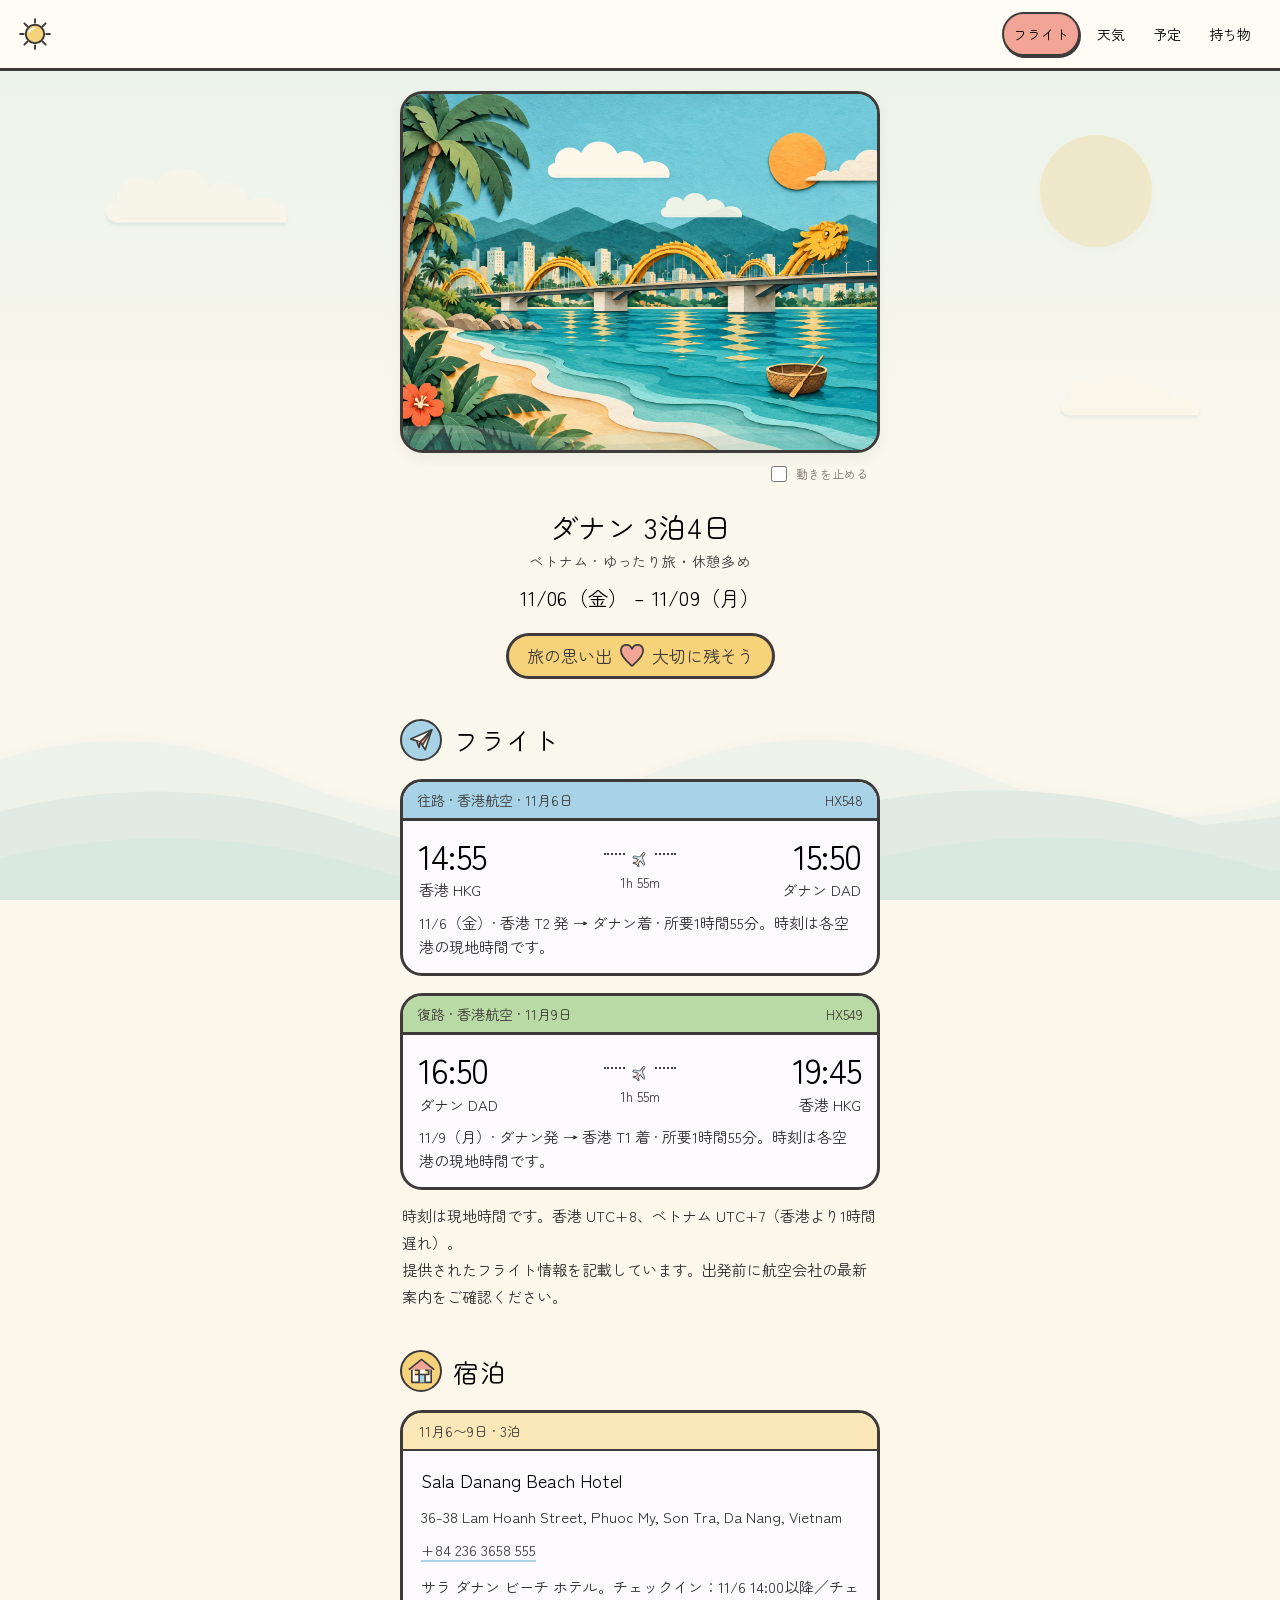
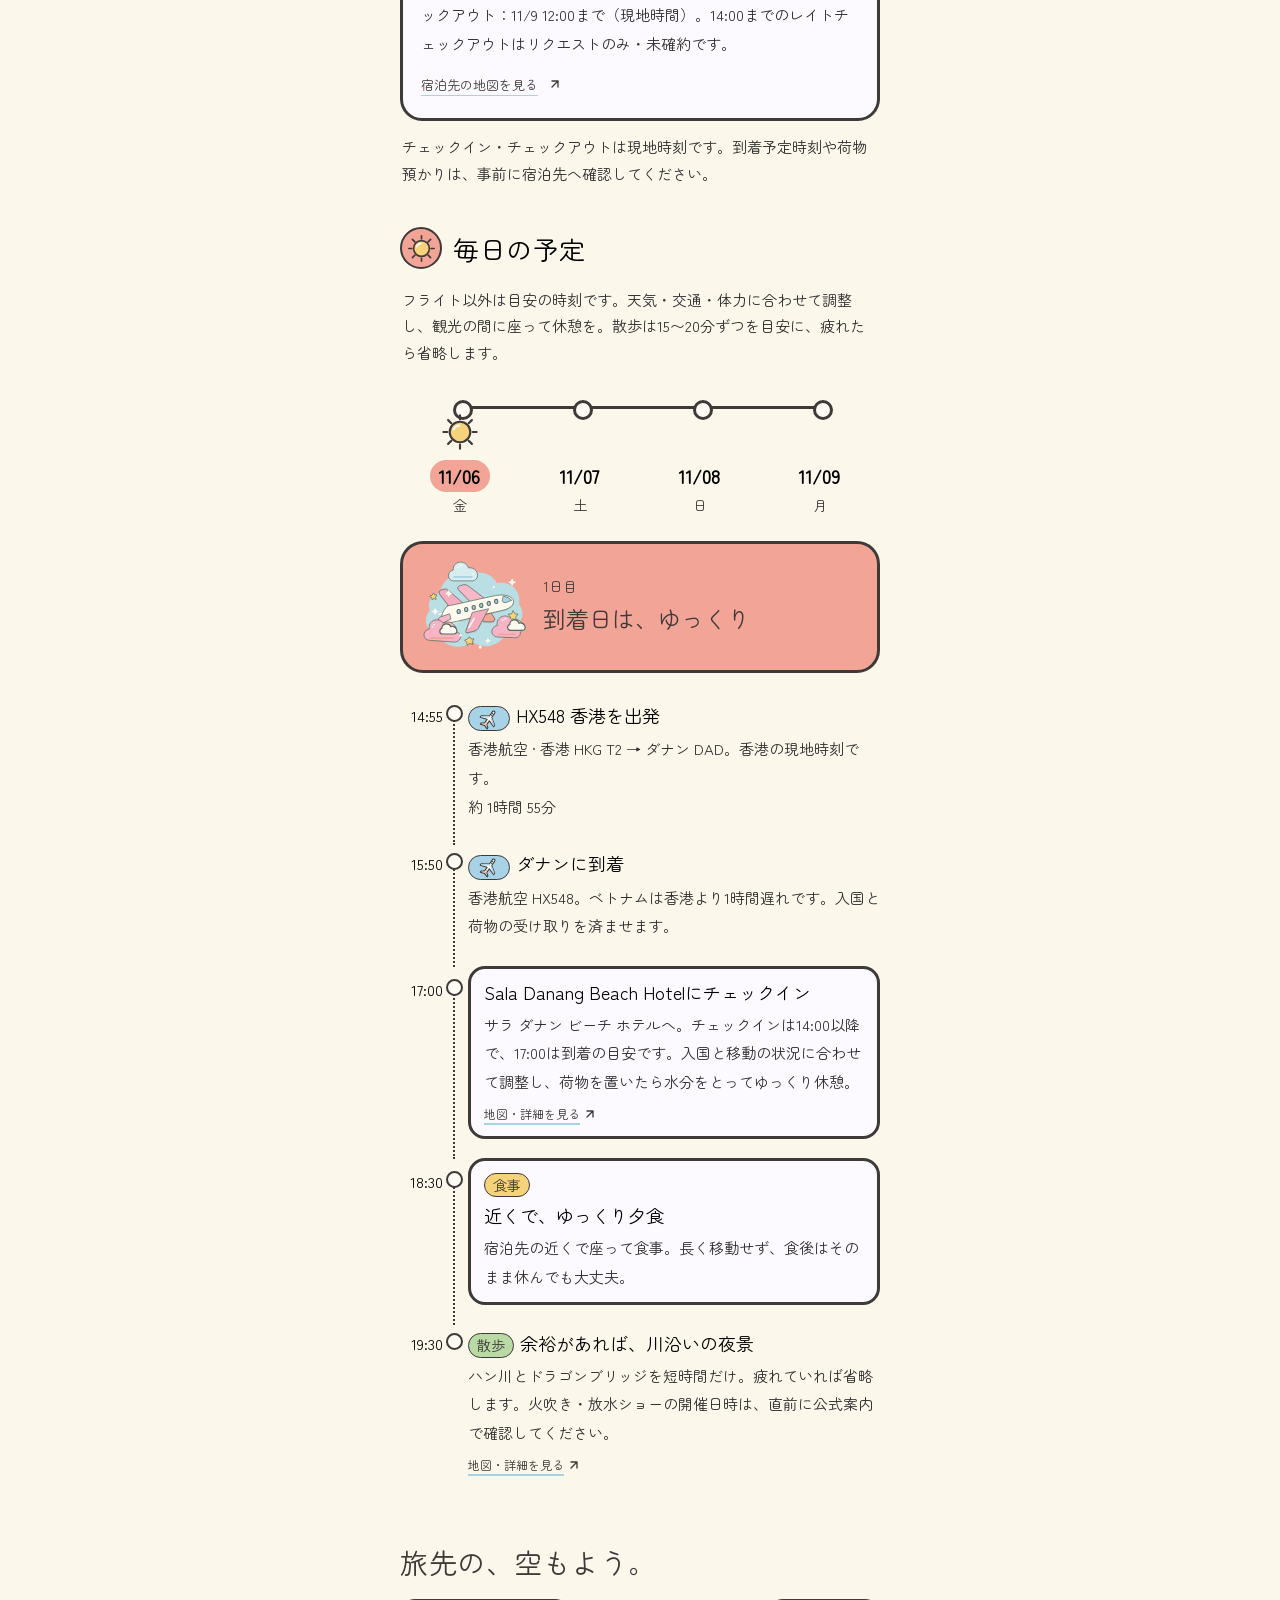
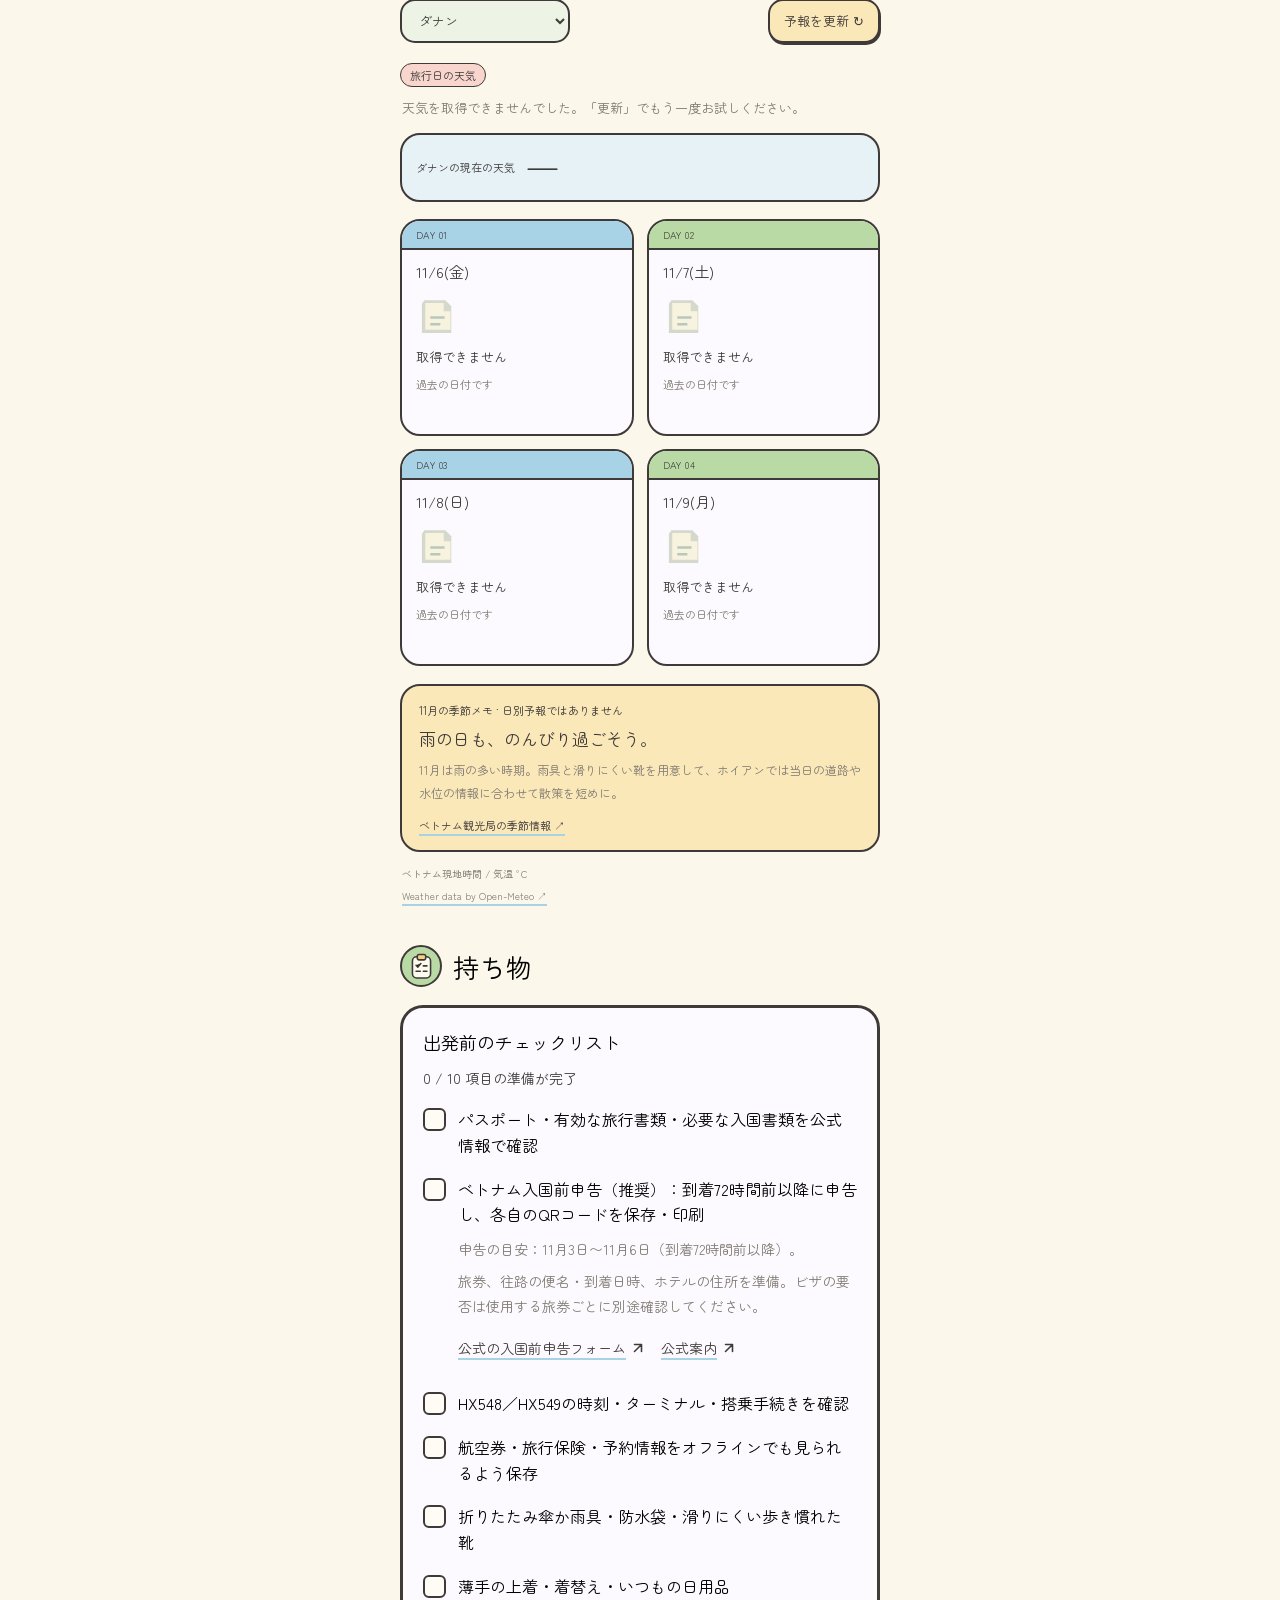
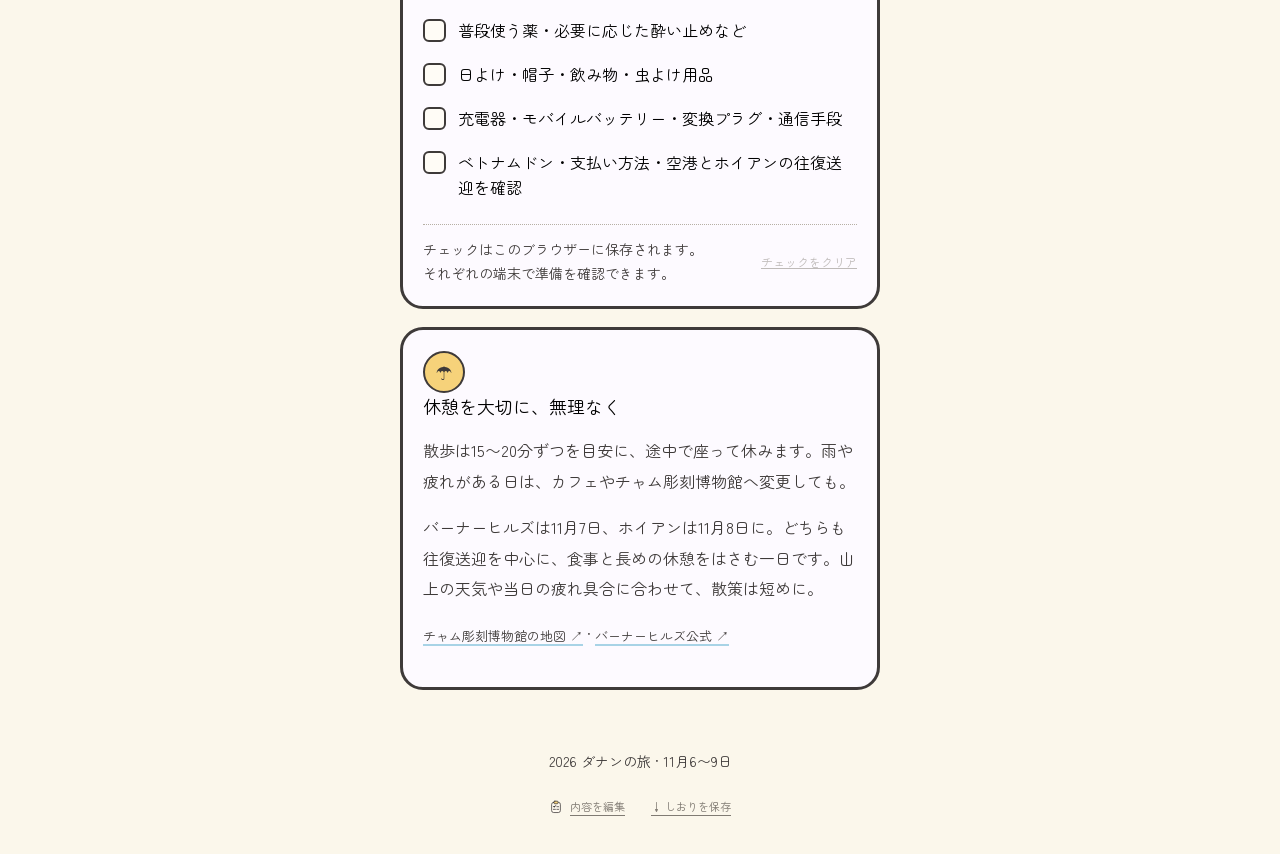
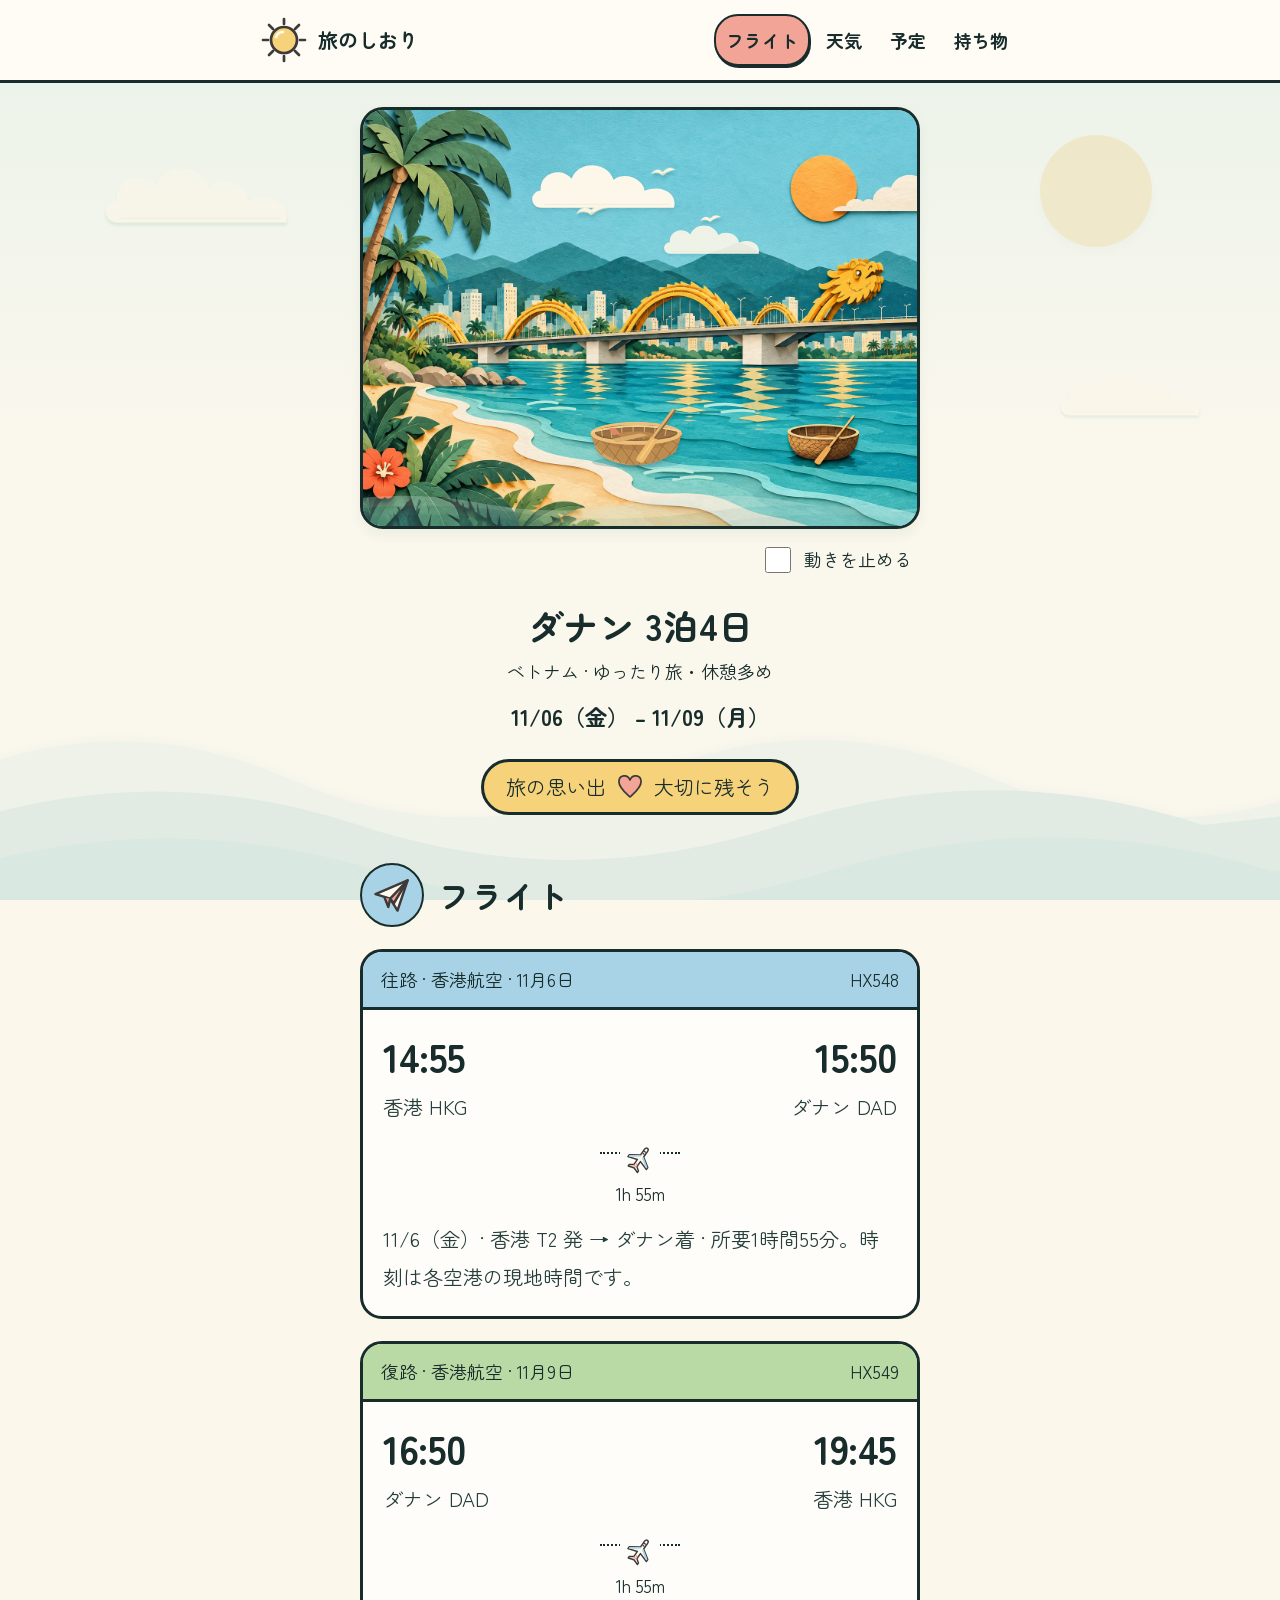
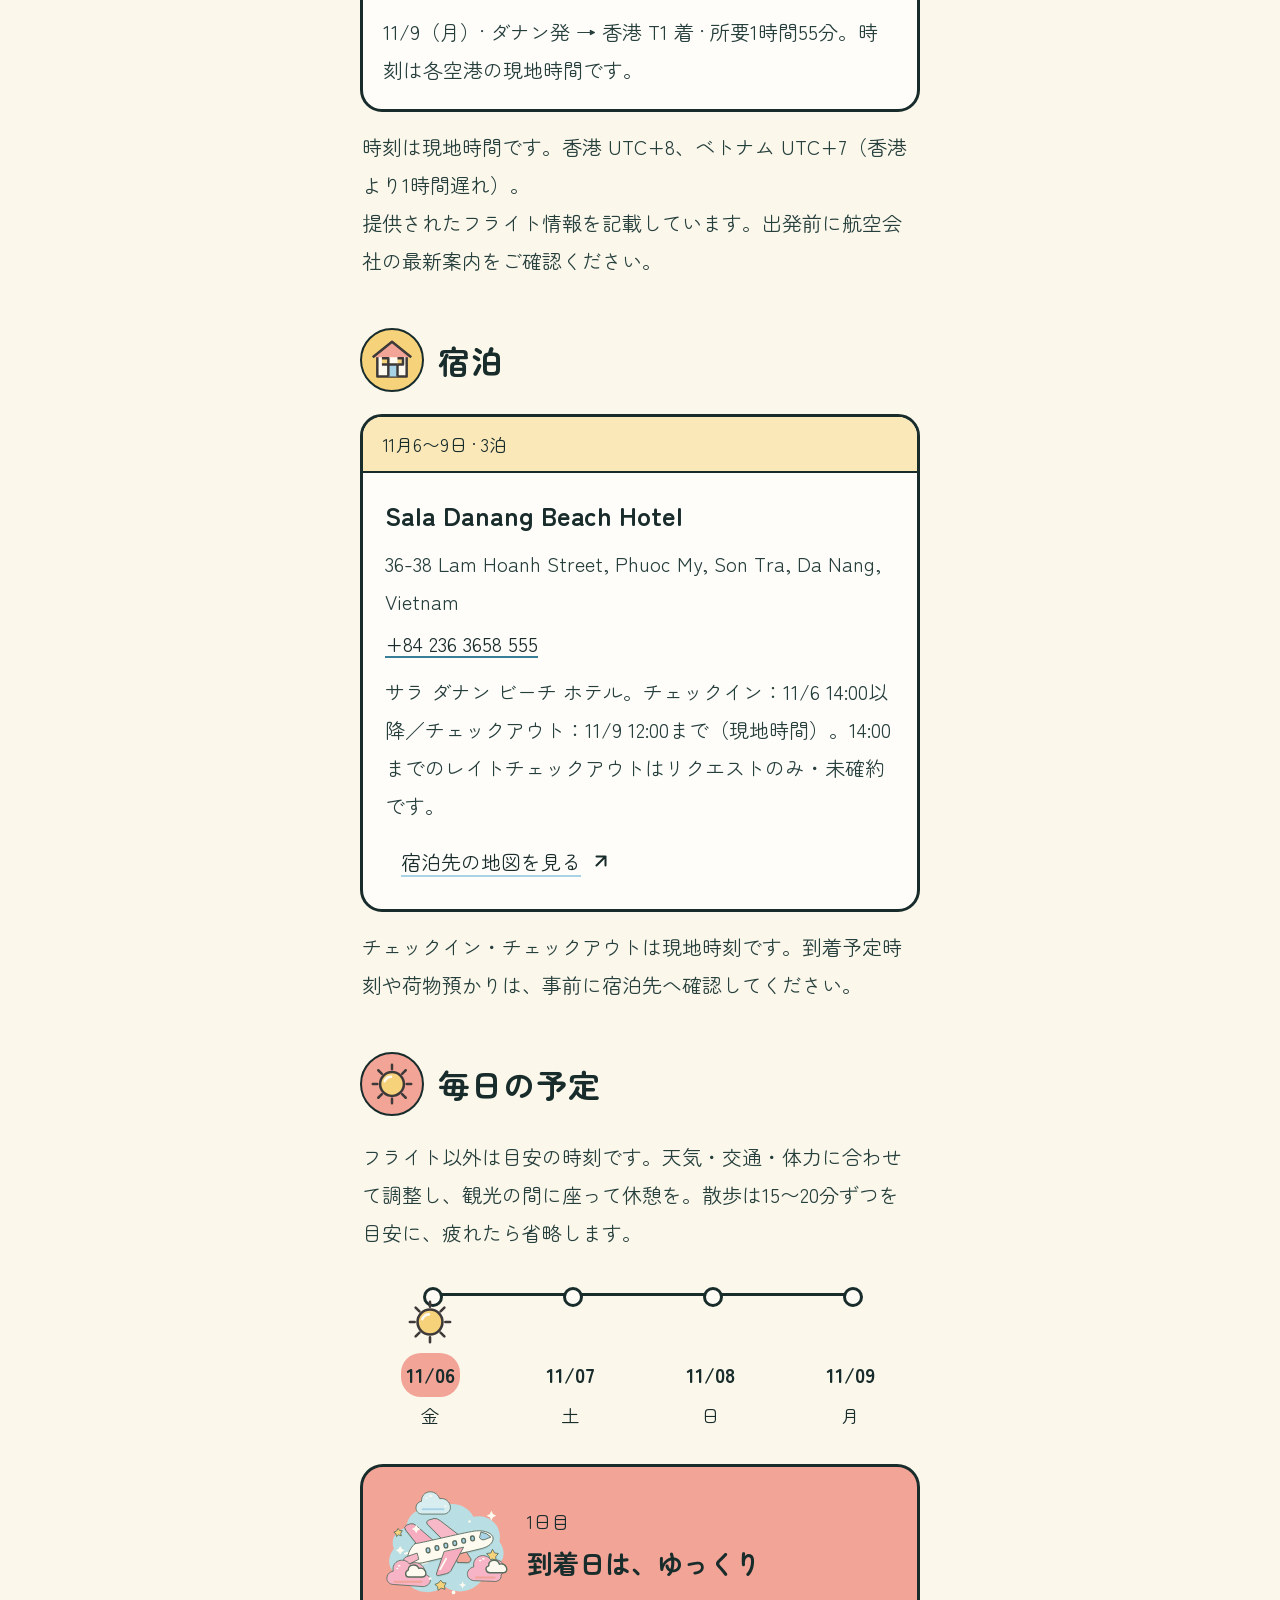
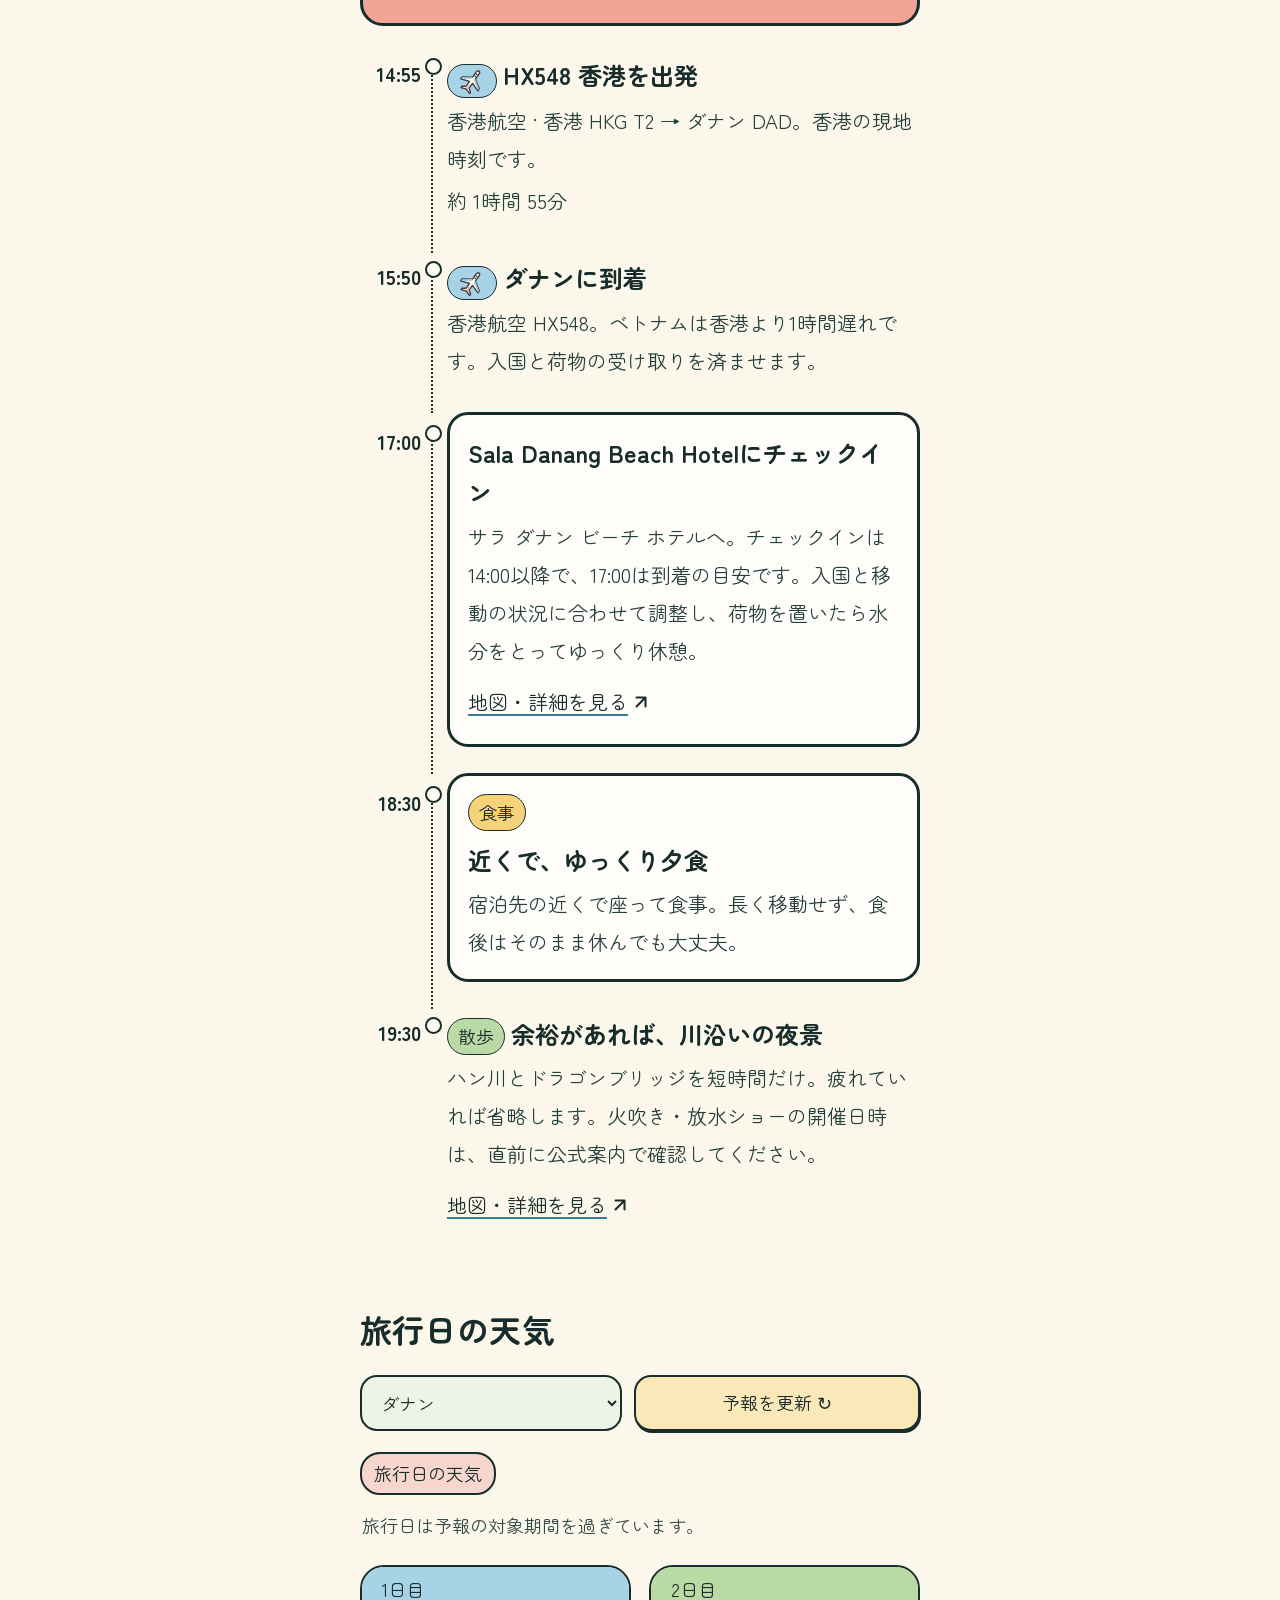
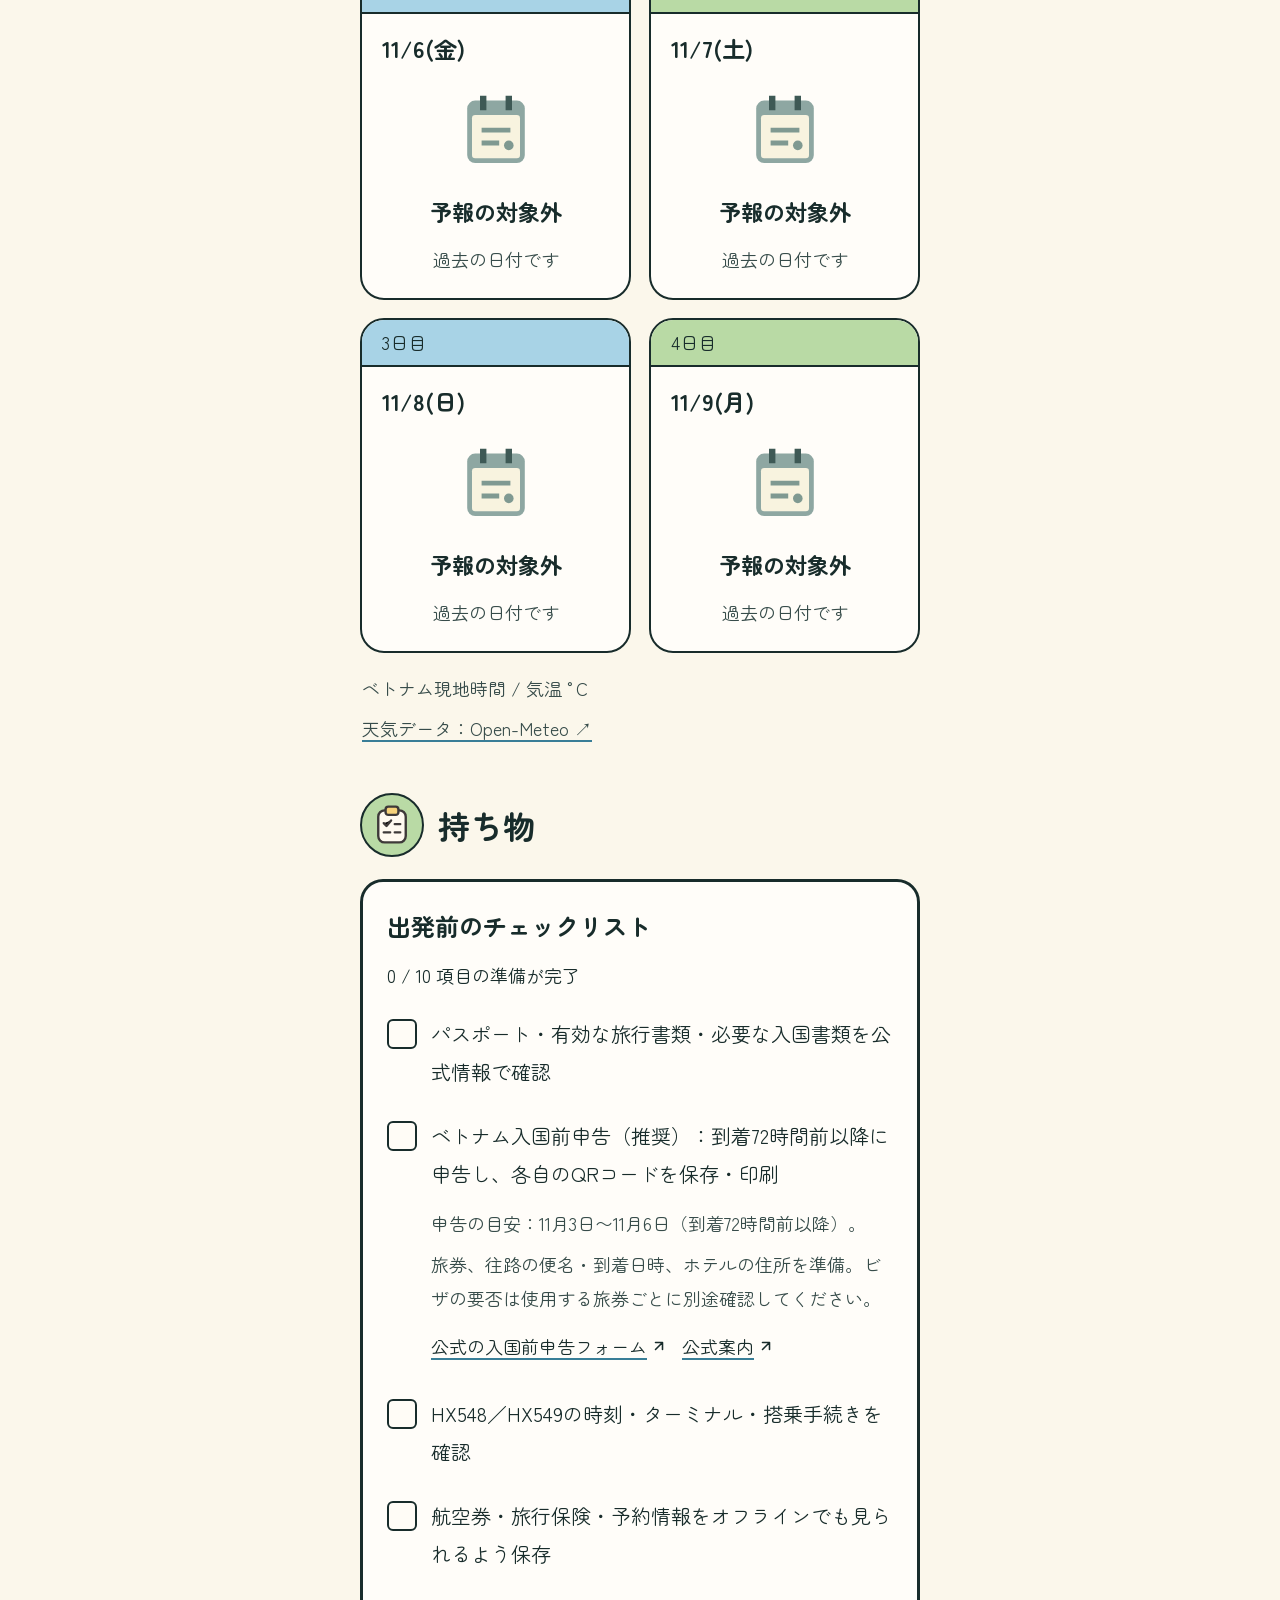
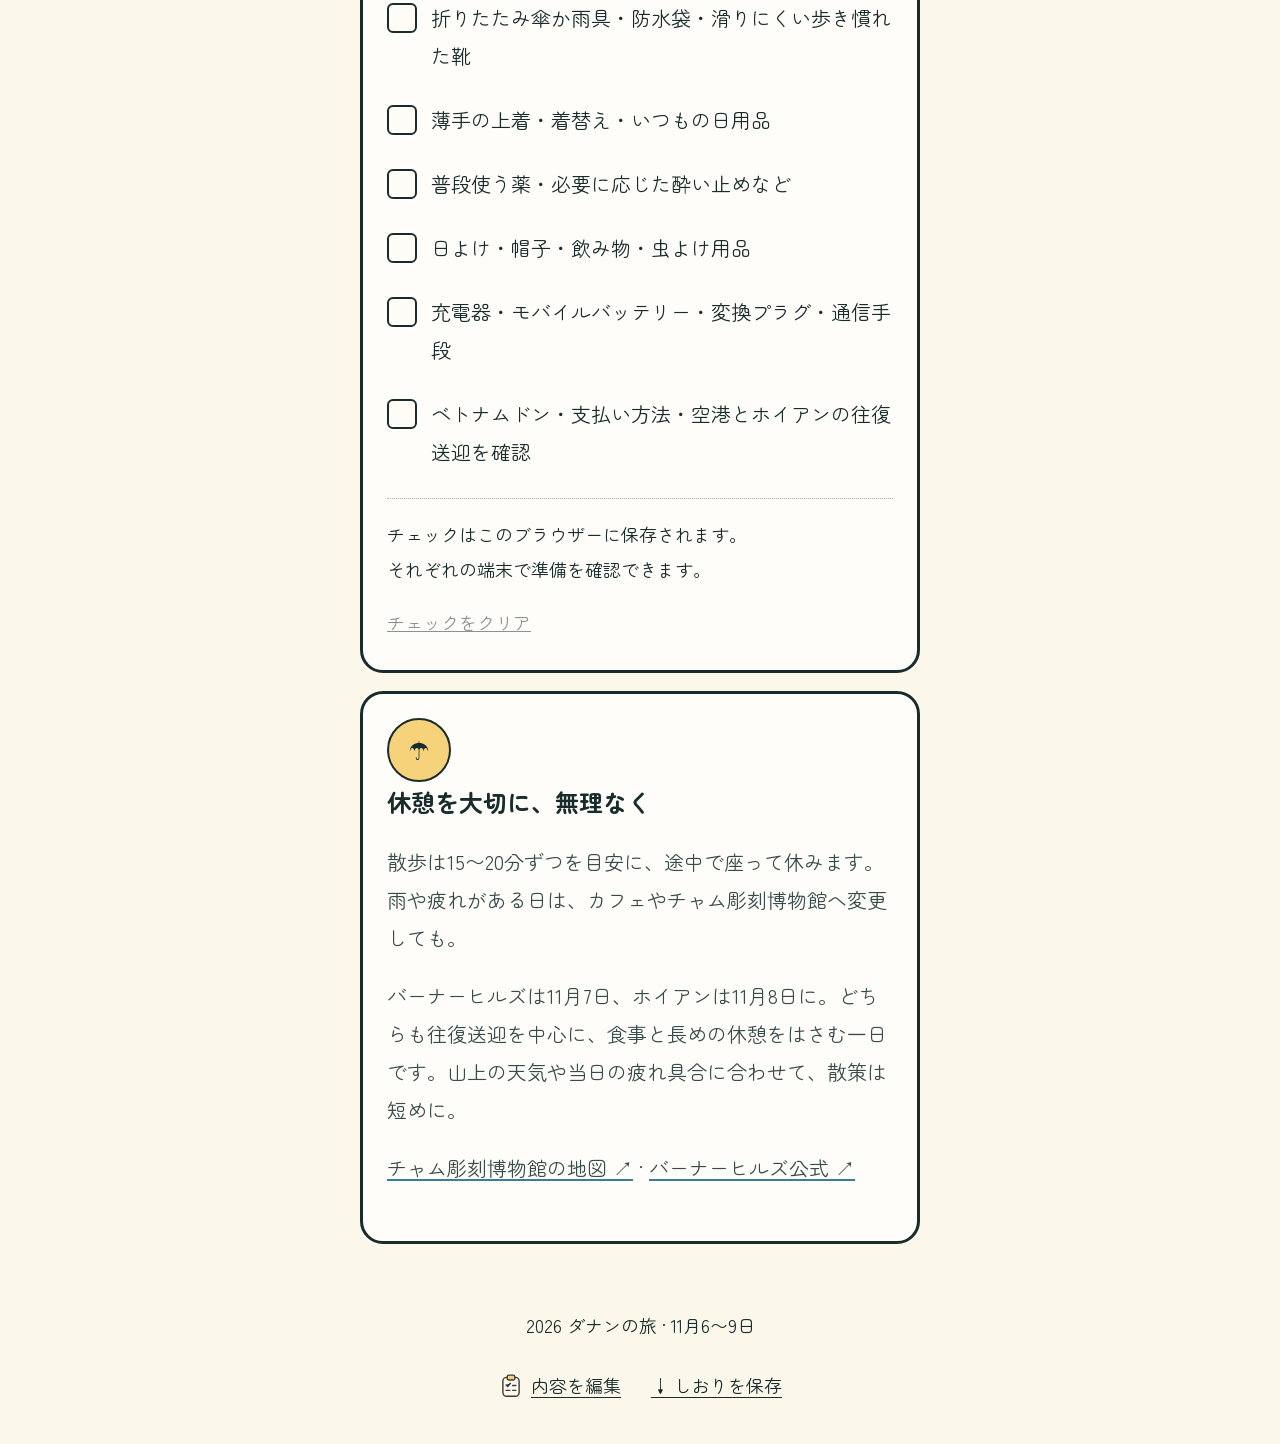
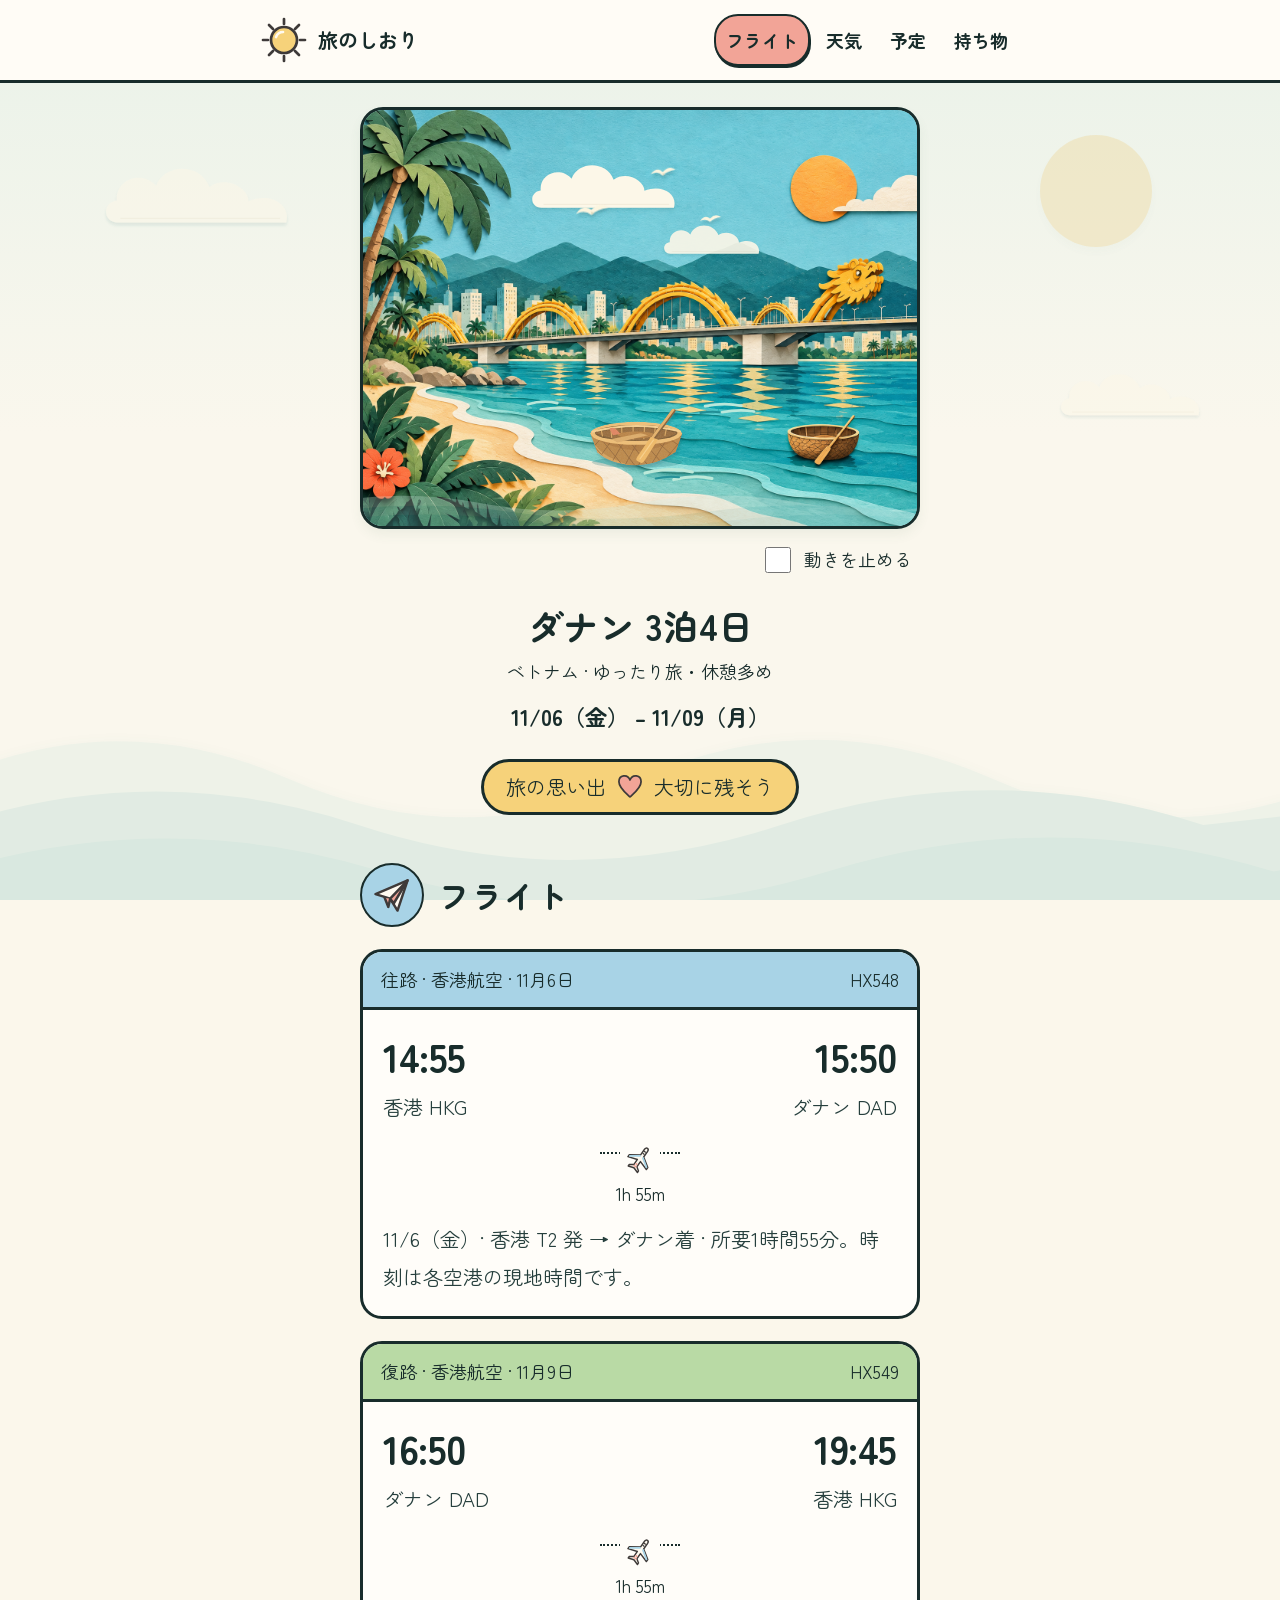
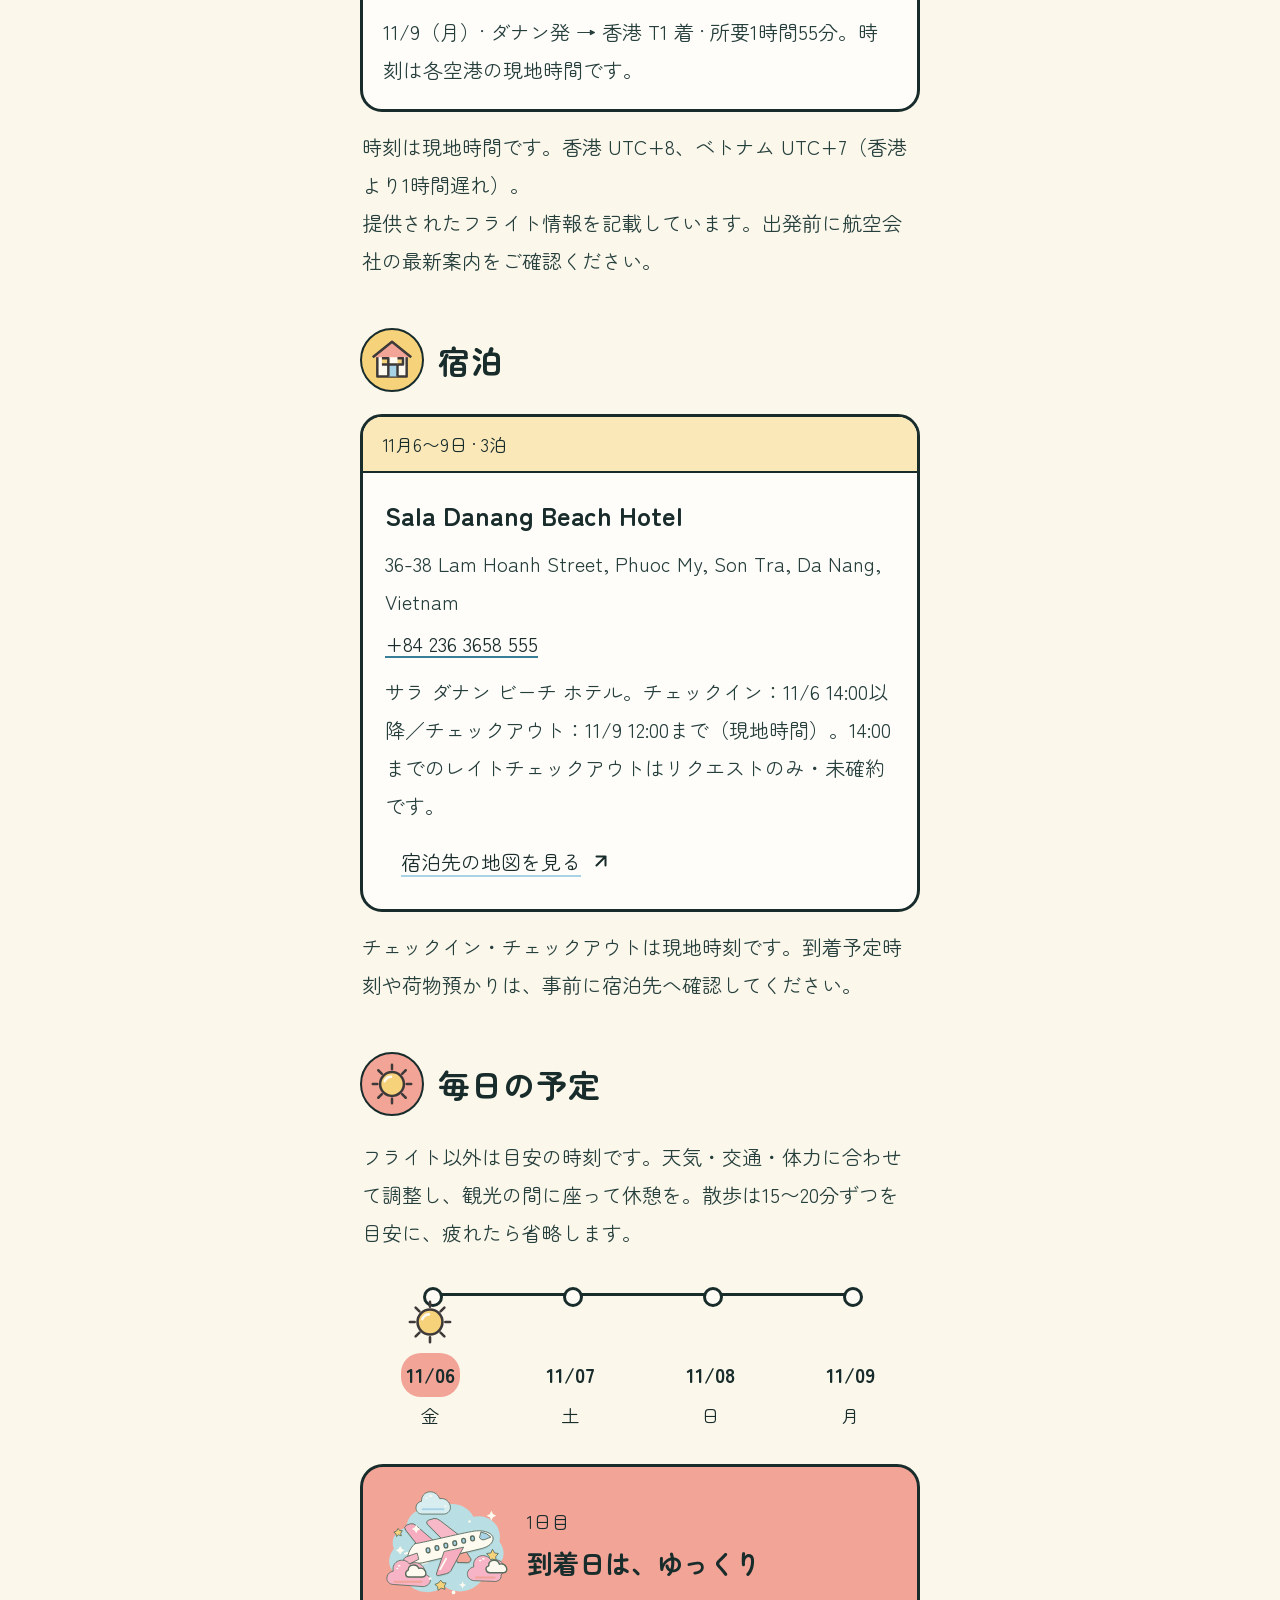
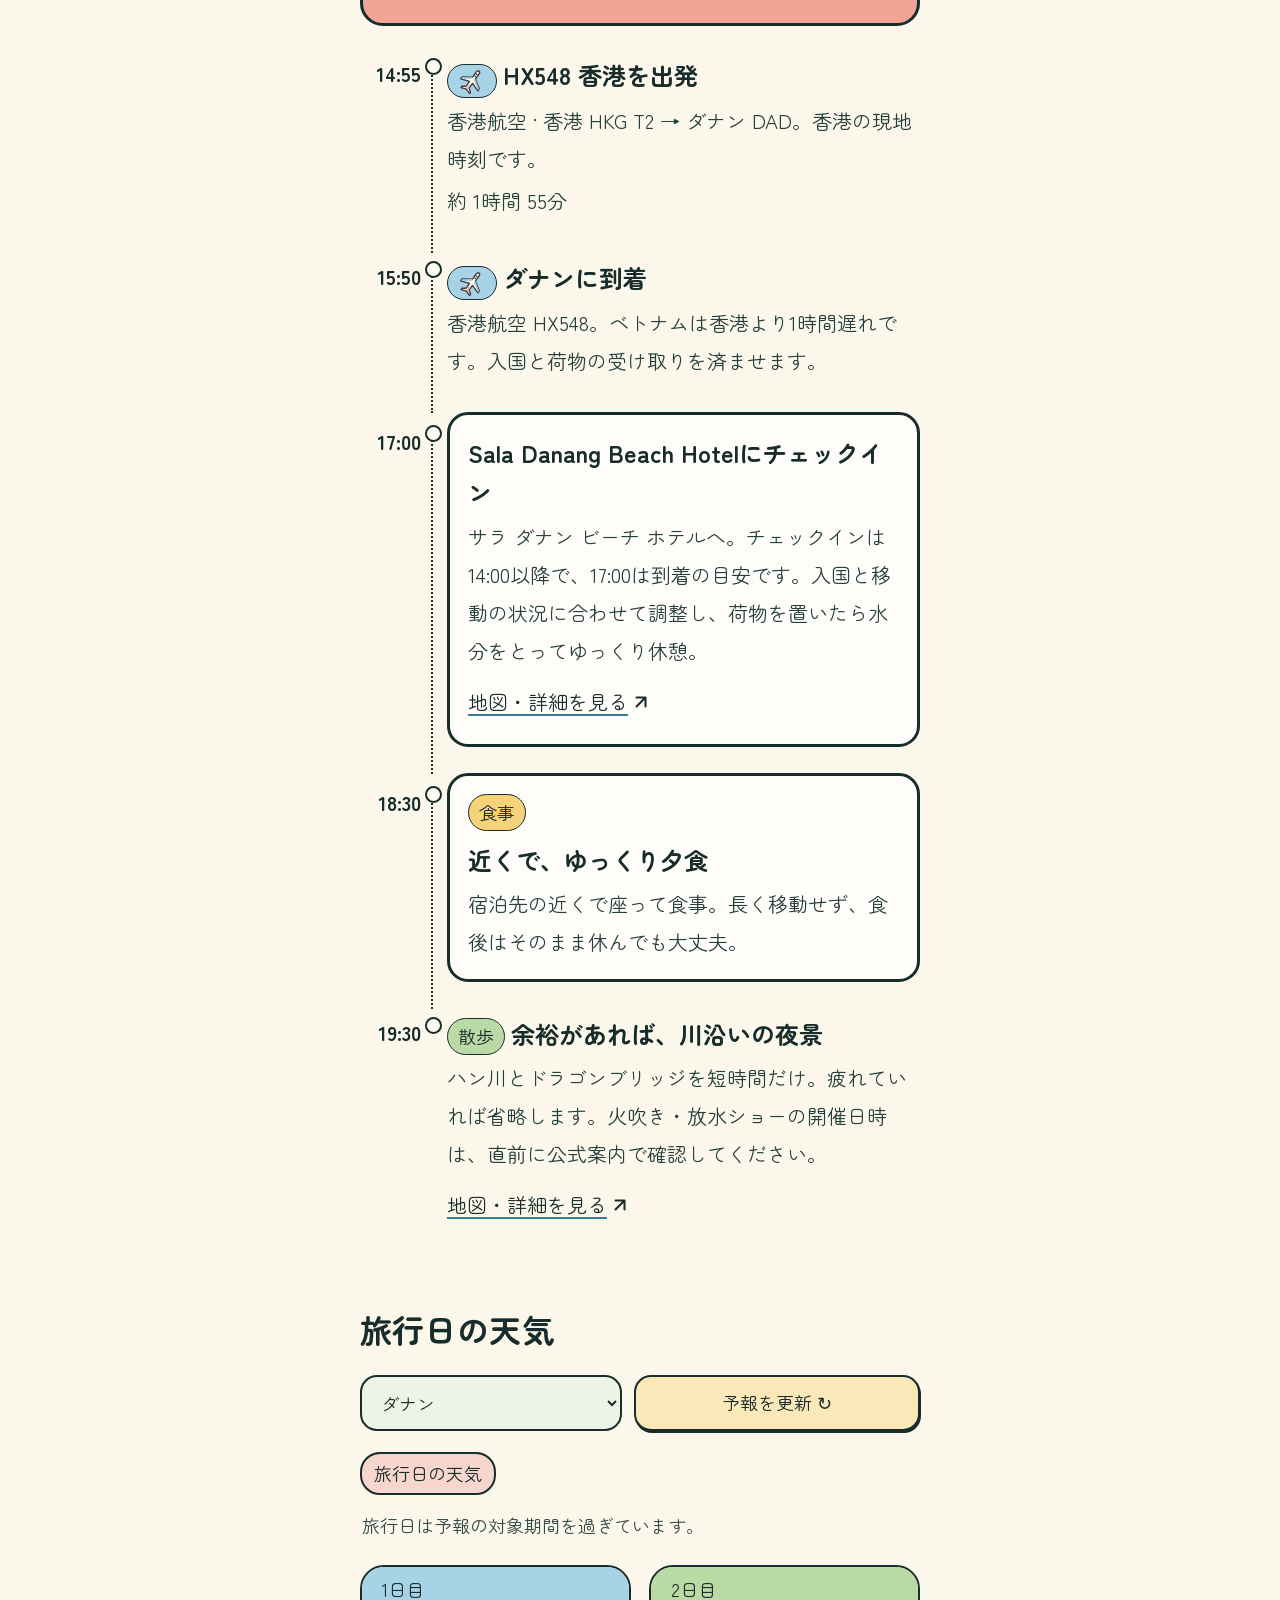
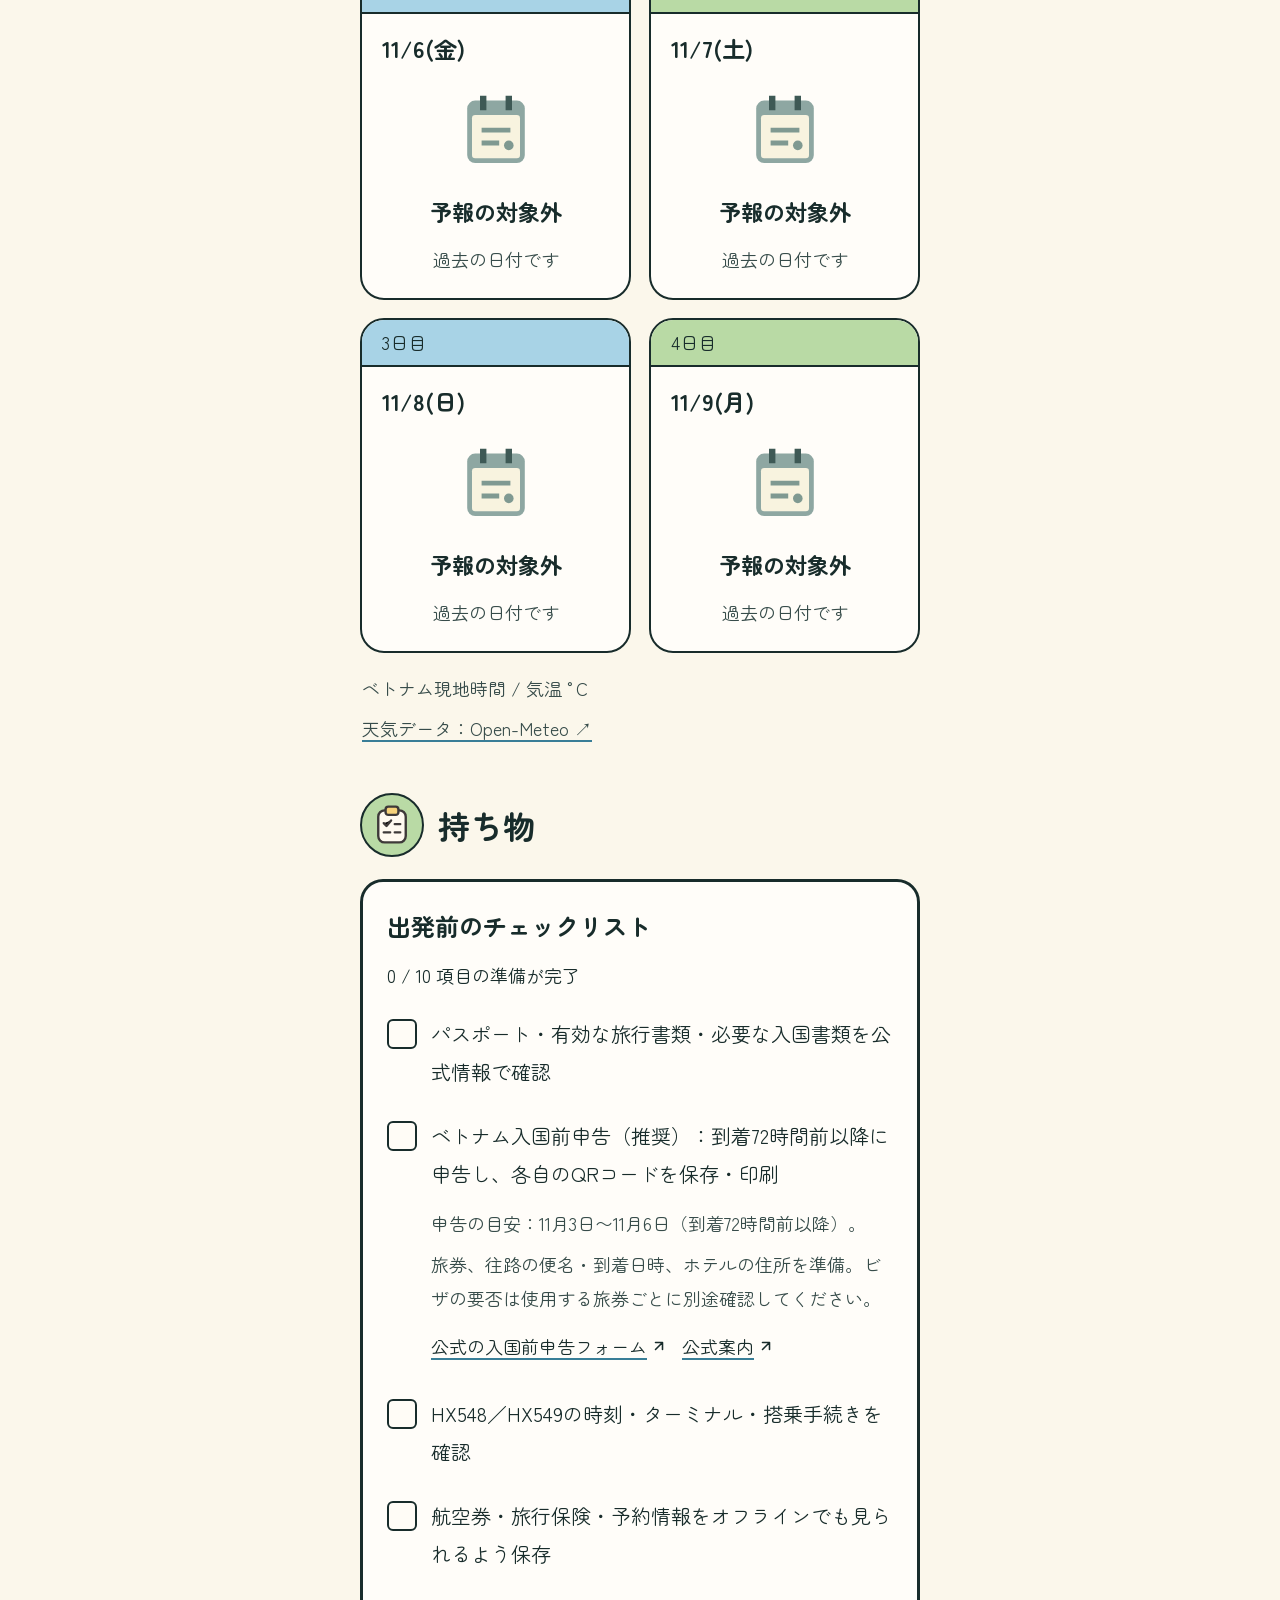
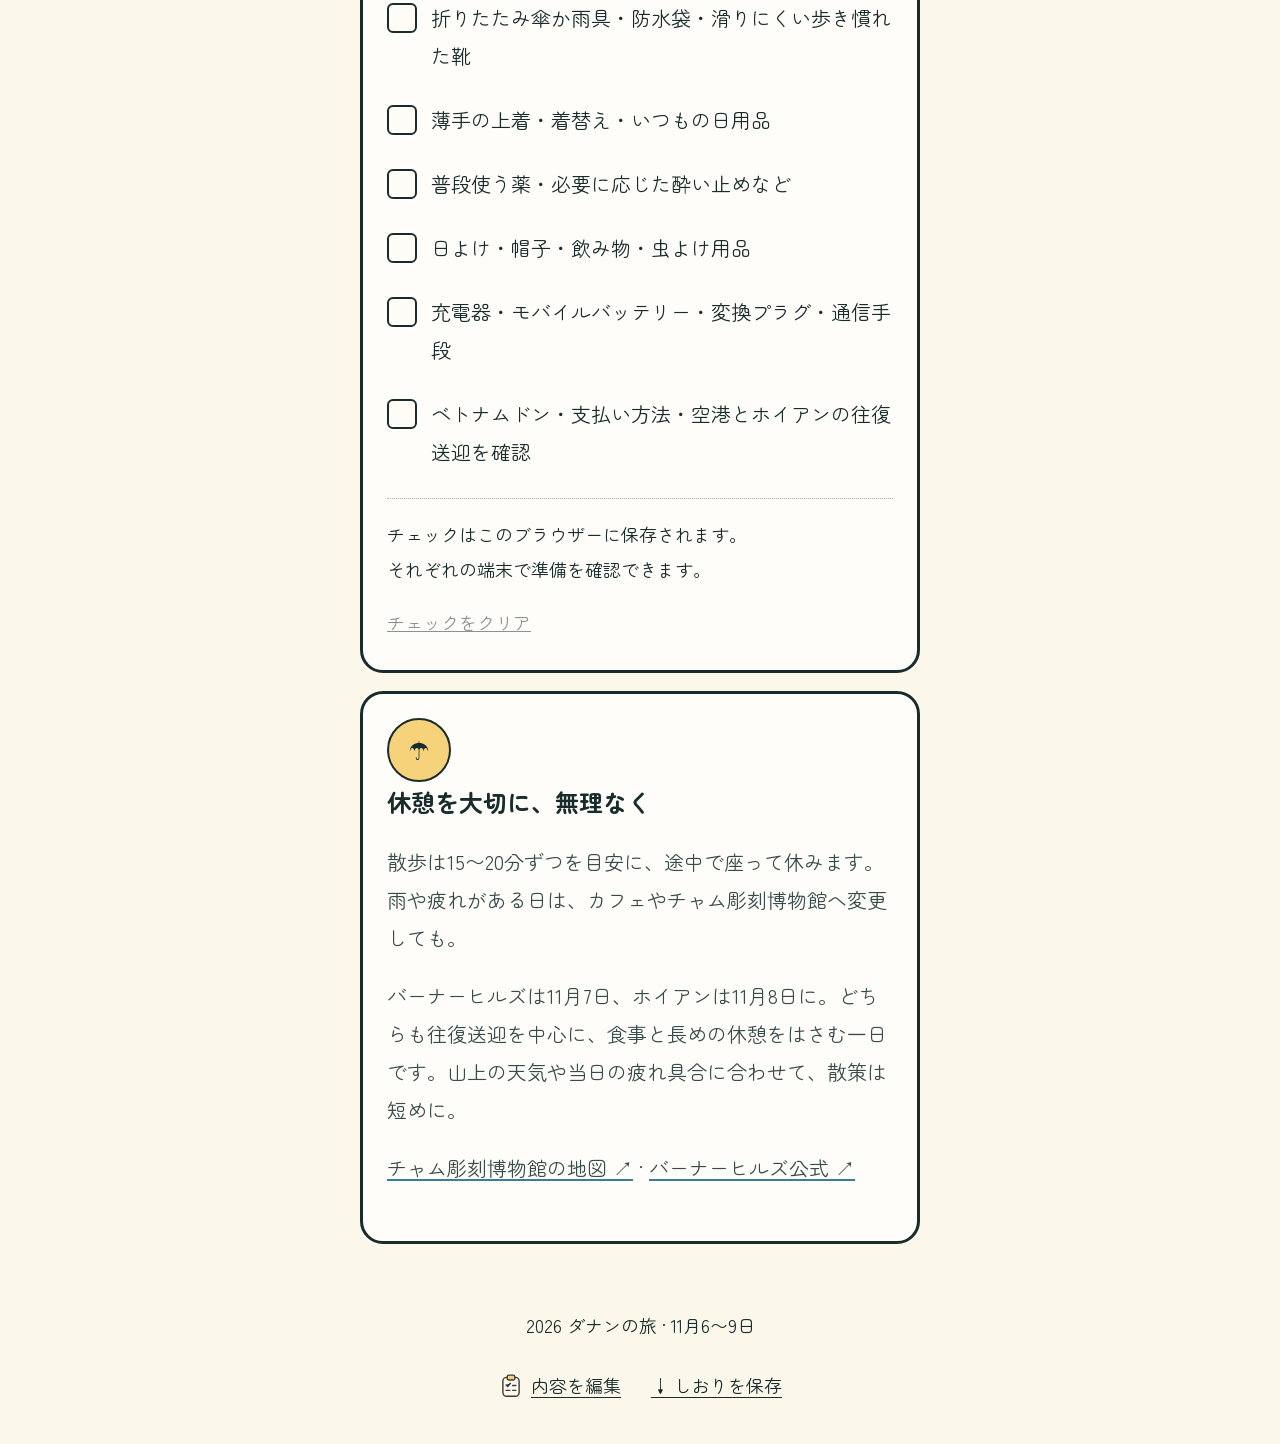
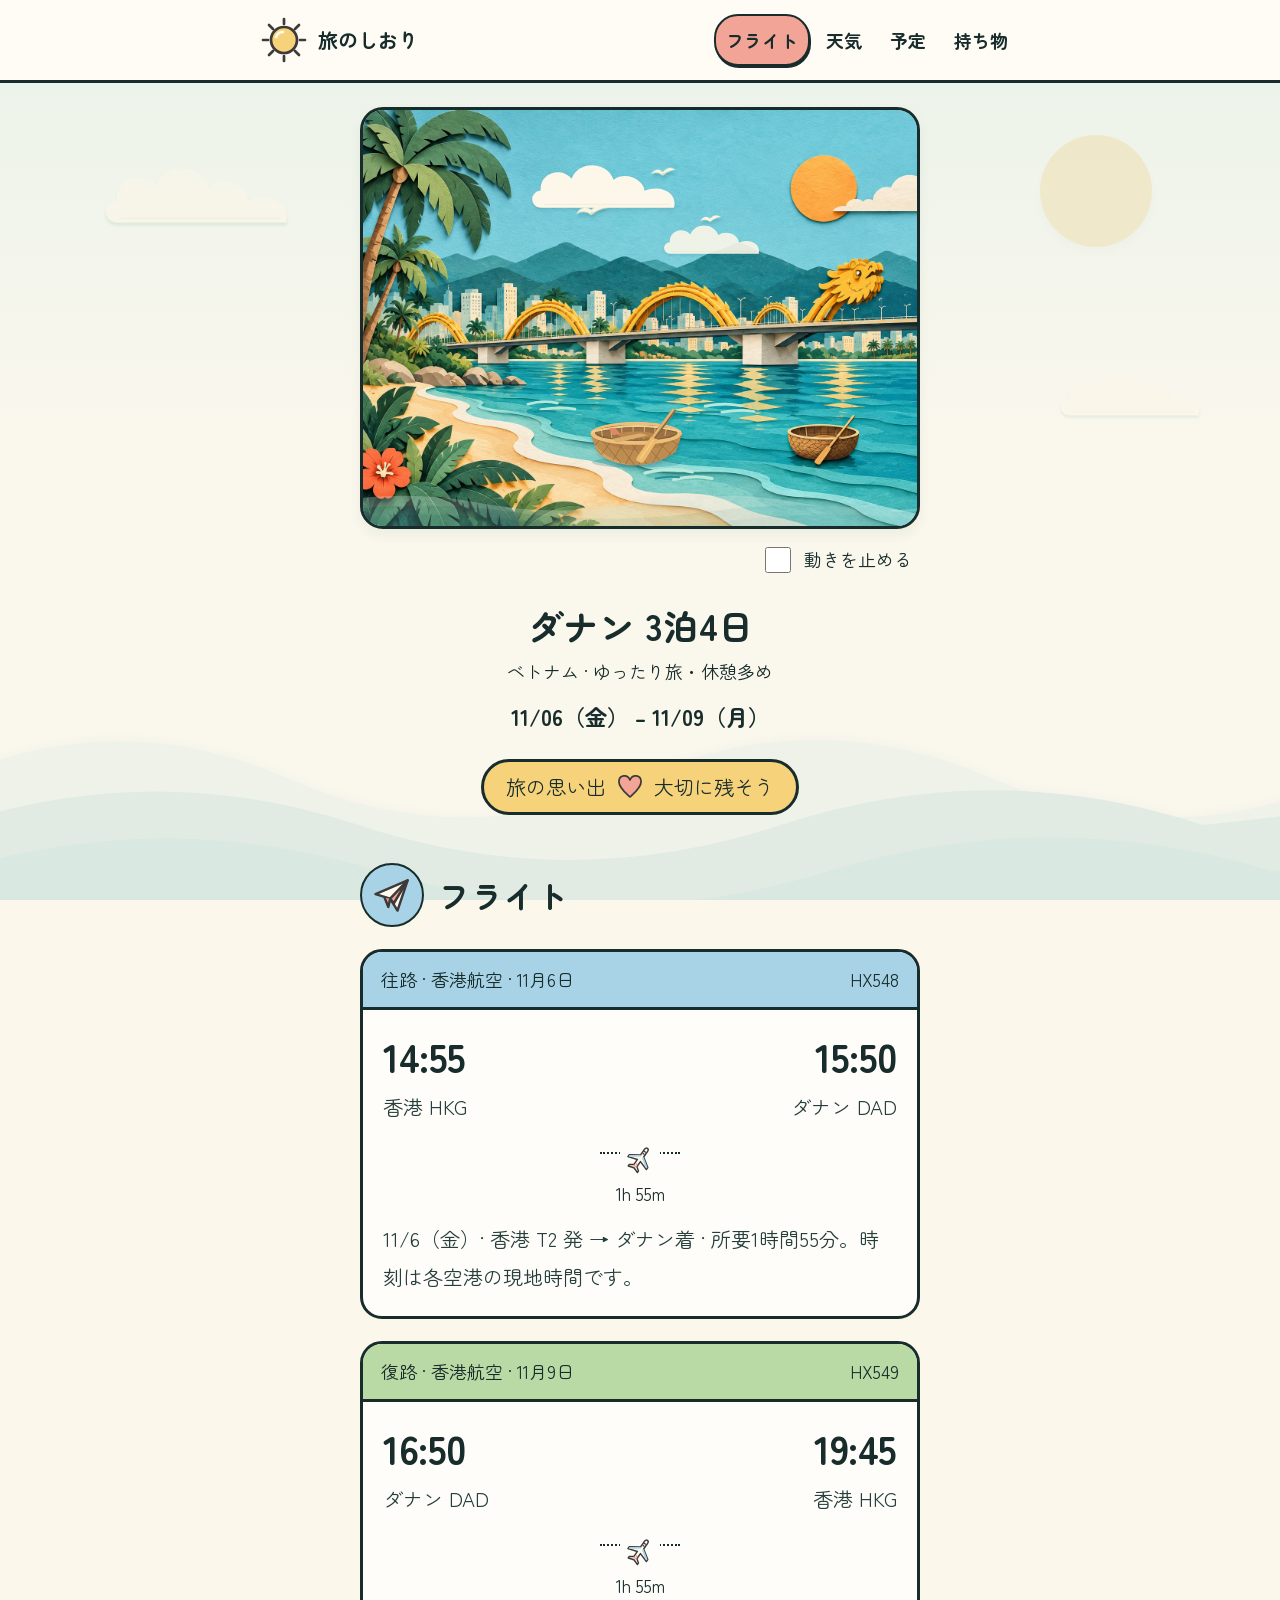
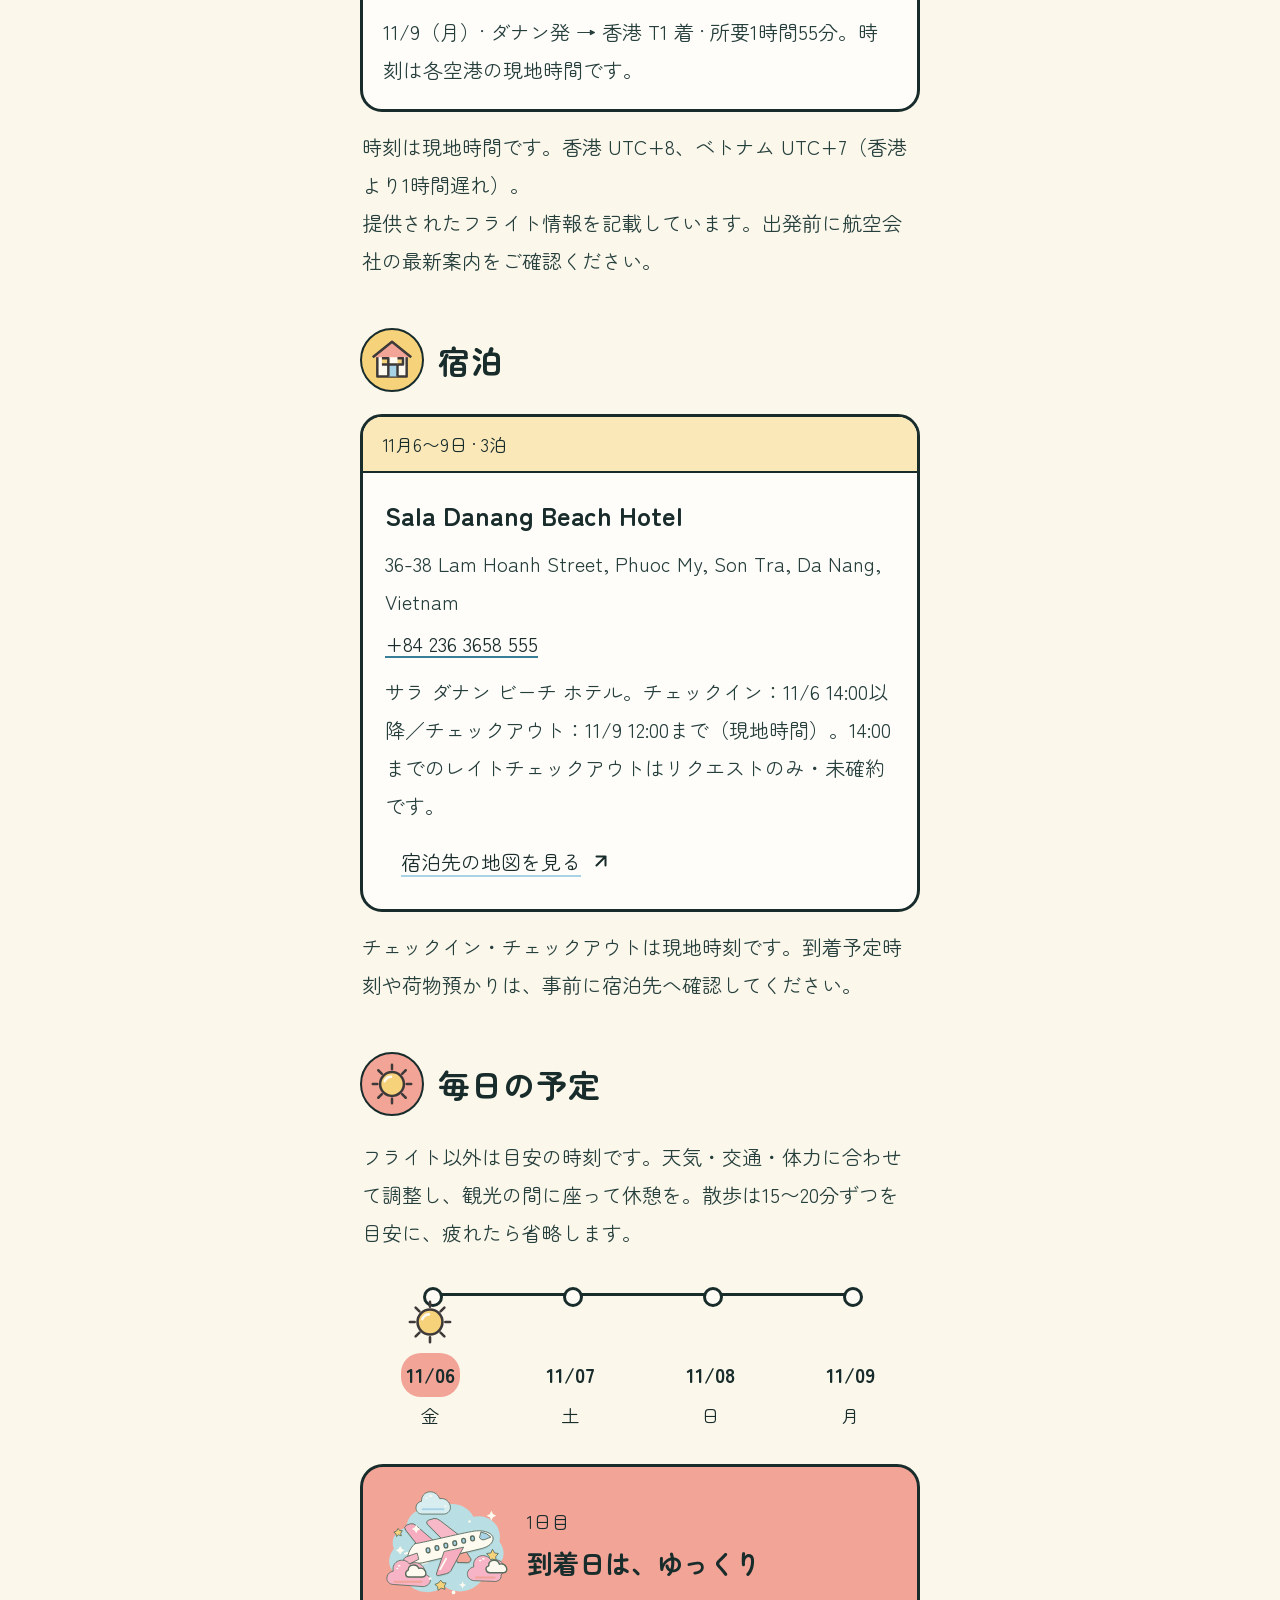
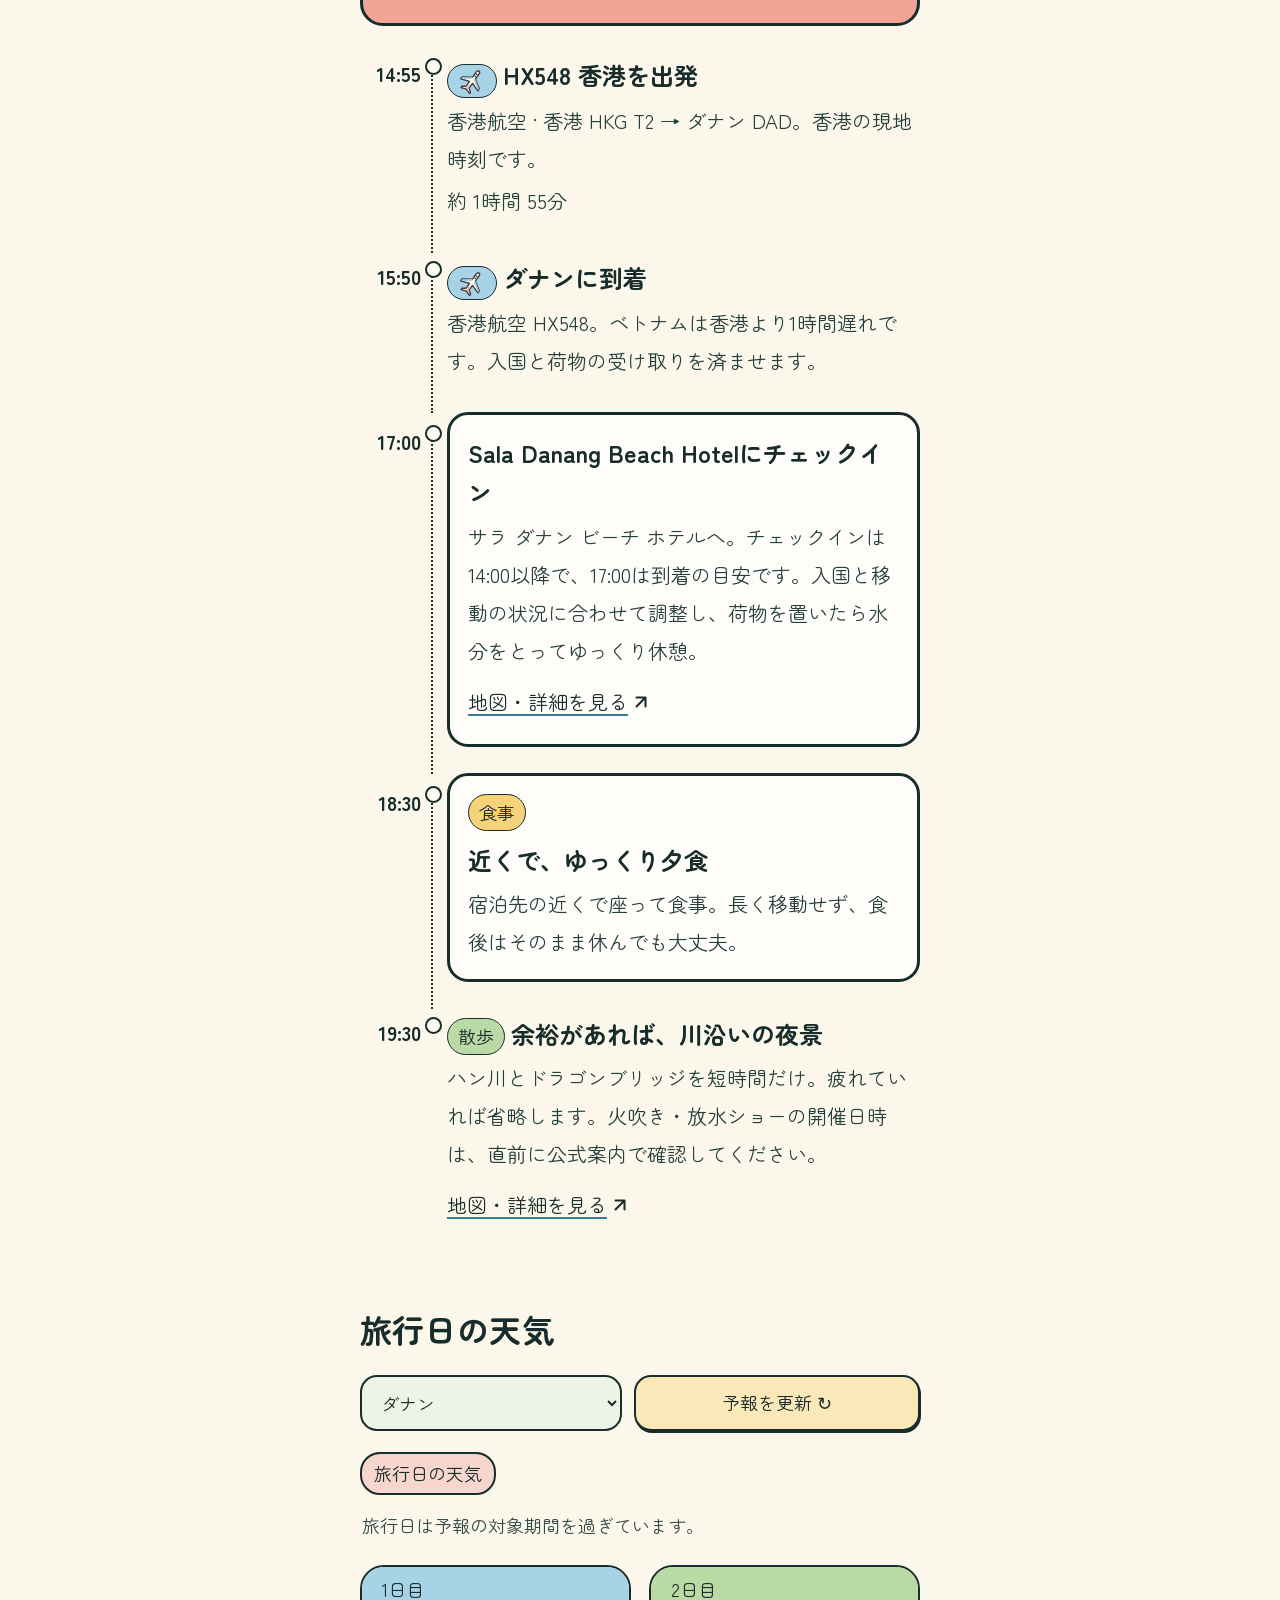
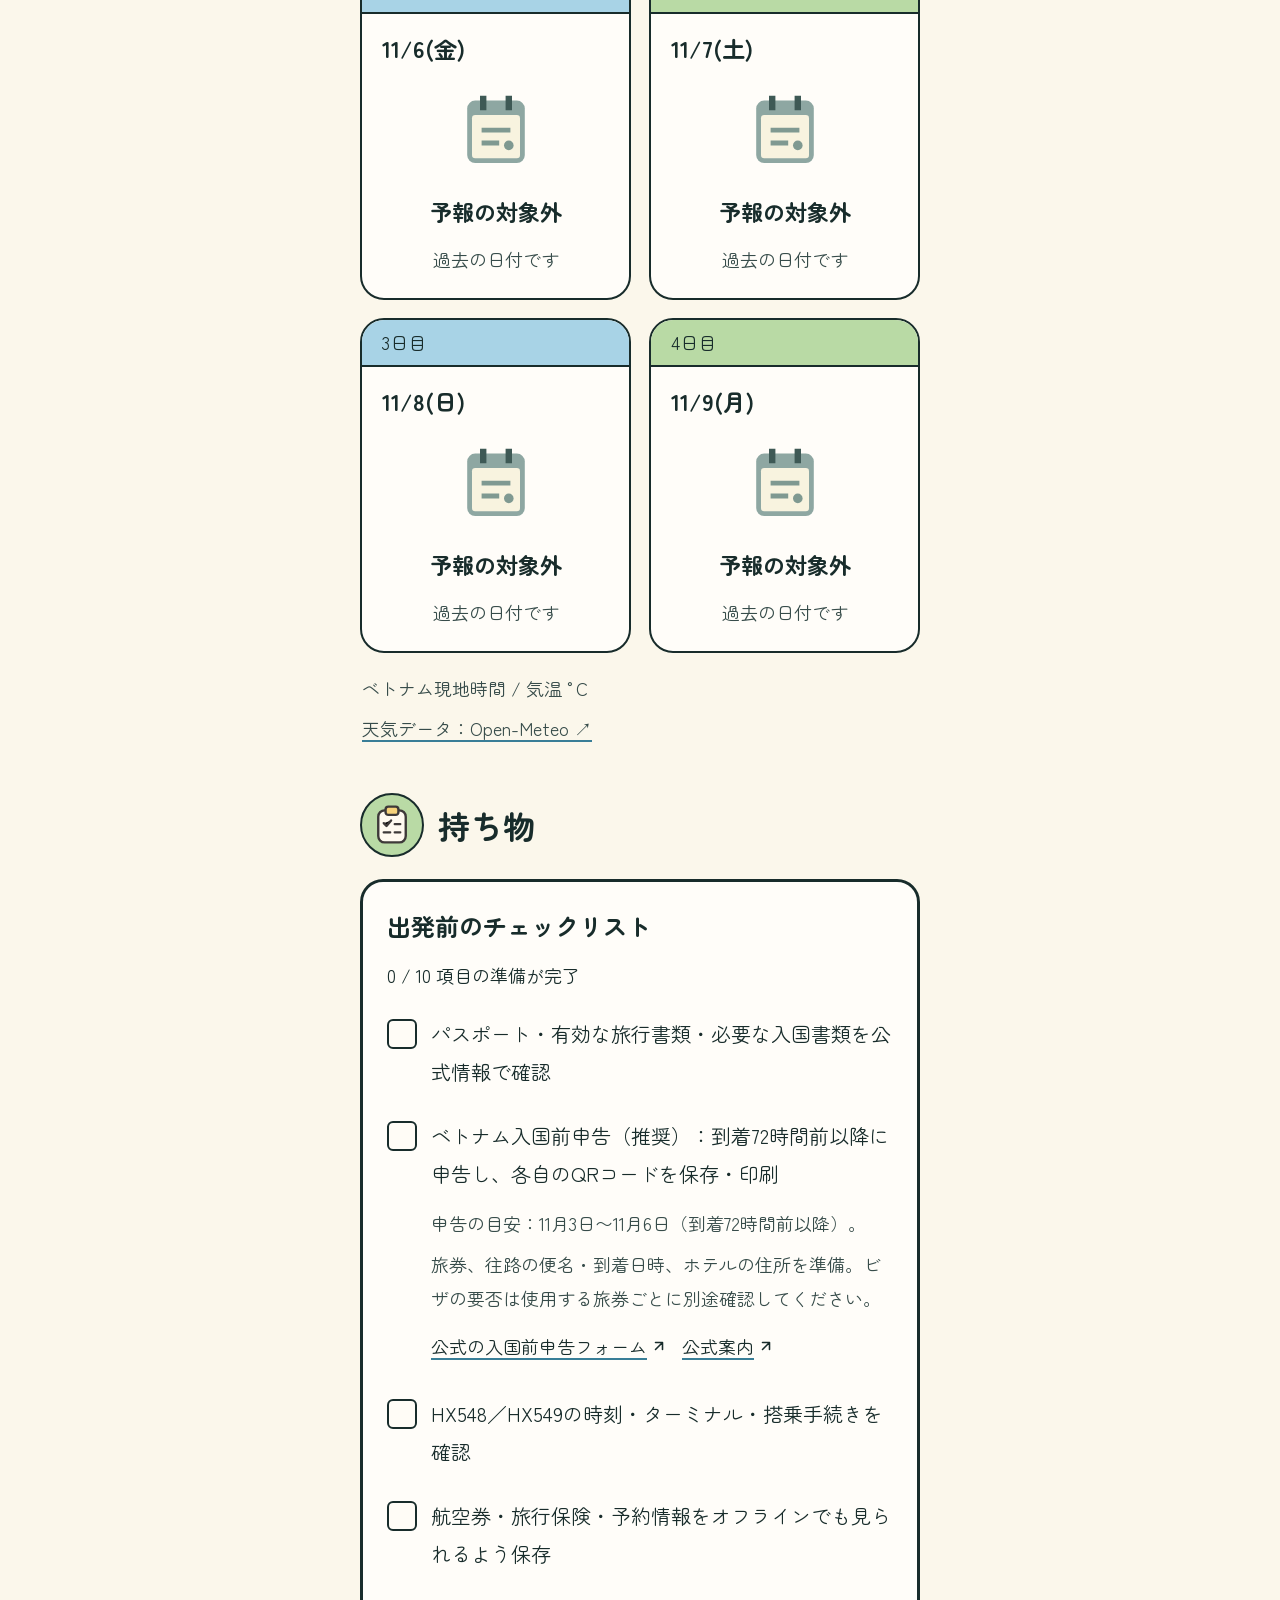
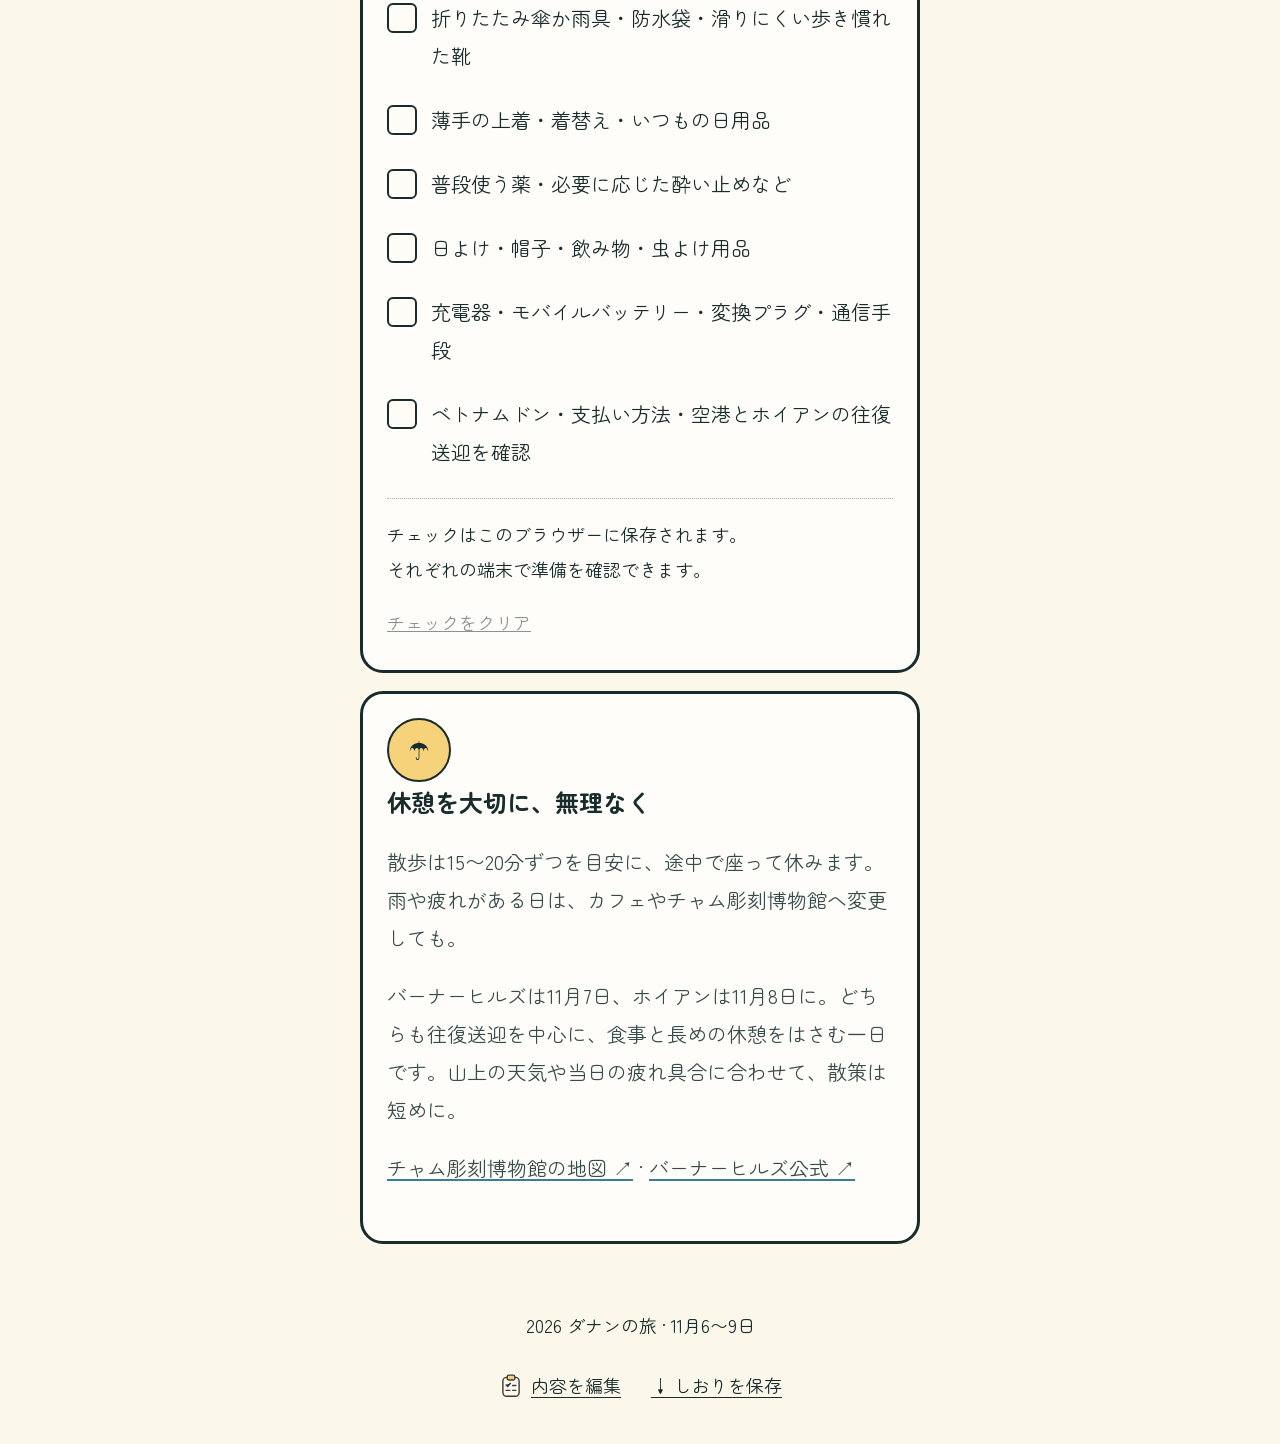
